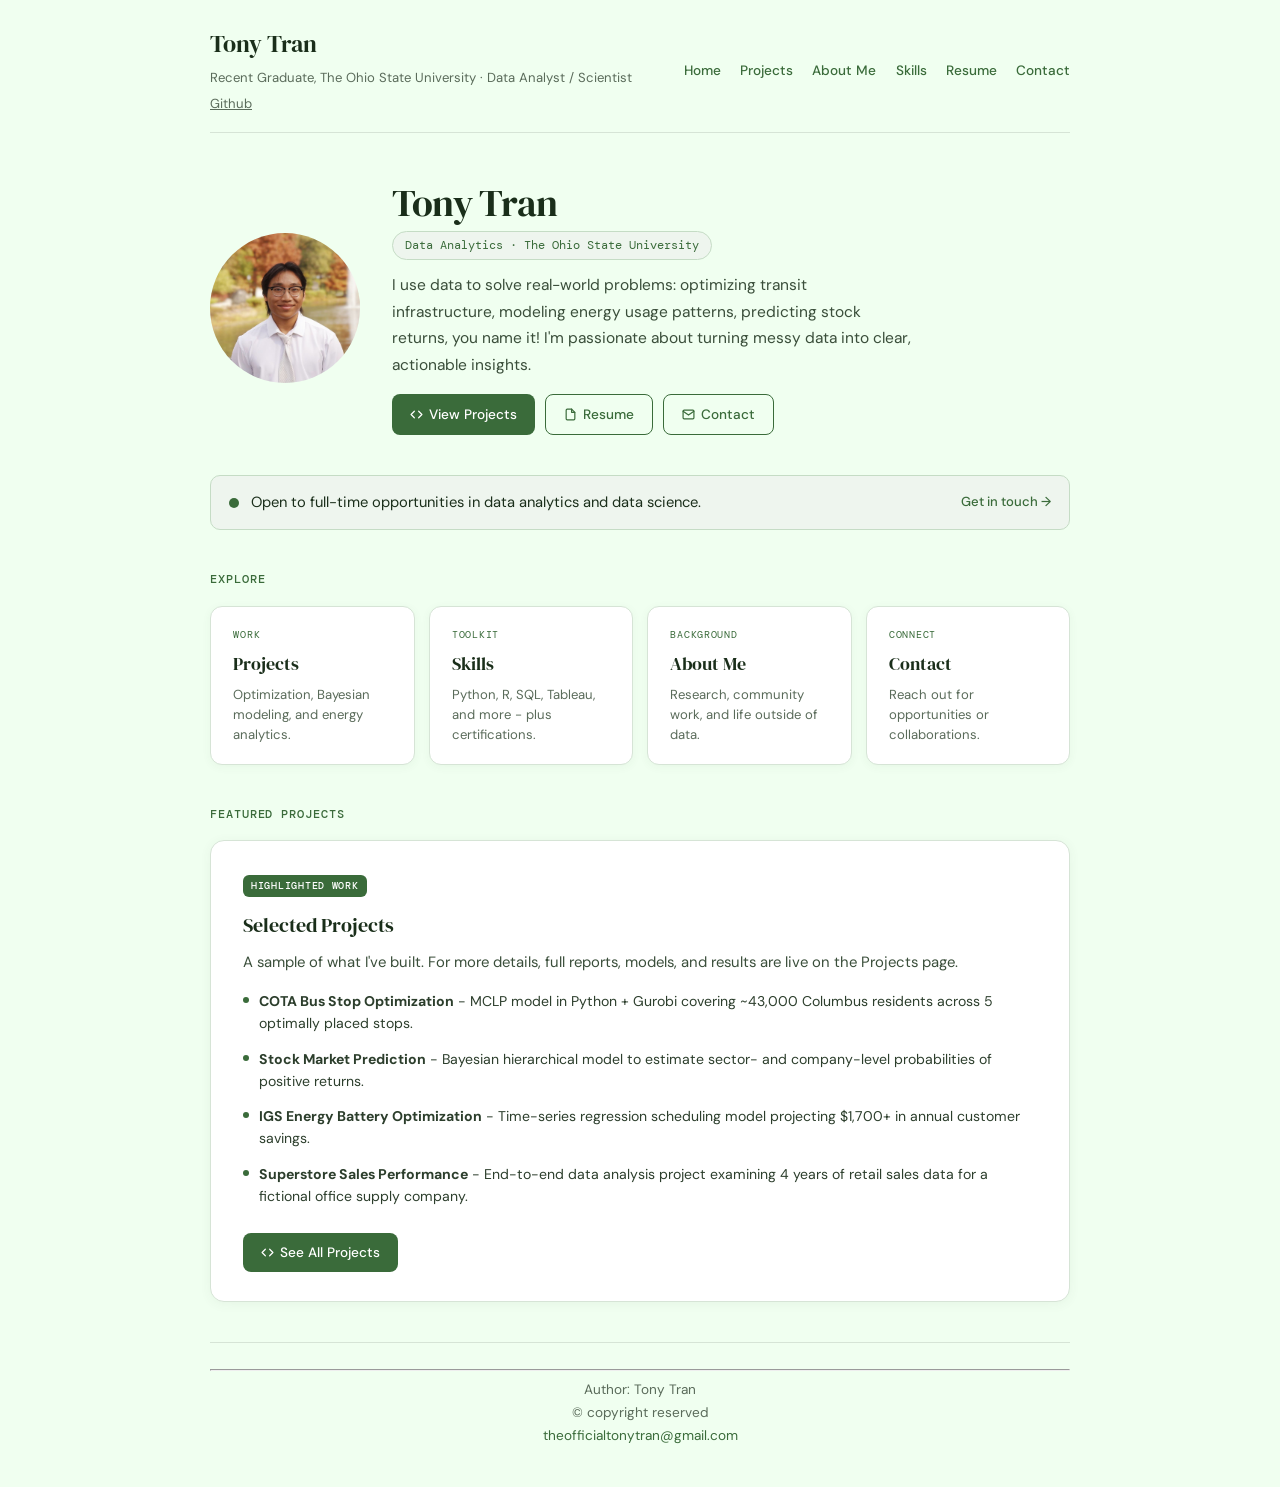
==== index.html @ 1ea230d4 "New Project added" ====
<!DOCTYPE html>
<html>
<head>
  <title>Tony Tran - Portfolio</title>
  <link rel="preconnect" href="https://fonts.googleapis.com">
  <link rel="preconnect" href="https://fonts.gstatic.com" crossorigin>
  <link href="https://fonts.googleapis.com/css2?family=DM+Serif+Display:ital@0;1&family=DM+Sans:wght@300;400;500;600&family=DM+Mono:wght@400;500&display=swap" rel="stylesheet">
  <link rel="stylesheet" href="style.css">
  <style>
    /* ── Top bar ── */
    .top-bar {
      display: flex;
      align-items: center;
      justify-content: space-between;
      padding-bottom: 1rem;
      border-bottom: 1px solid #d6e4d6;
    }
    .top-bar-name {
      font-family: 'DM Serif Display', Georgia, serif;
      font-size: 1.5rem;
      color: #1a2e1a;
      margin: 0;
      font-weight: 400;
    }
    .top-bar-sub {
      font-family: 'DM Sans', sans-serif;
      font-size: 0.82rem;
      color: #5a6b5a;
      margin: 2px 0 0;
    }
    .top-bar-nav {
      display: flex;
      gap: 1.2rem;
    }
    .top-bar-nav a {
      font-family: 'DM Sans', sans-serif;
      font-size: 0.85rem;
      color: #3a6b3a;
      text-decoration: none;
      font-weight: 500;
    }
    .top-bar-nav a:hover { text-decoration: underline; }

    /* ── Hero ── */
    .hero {
      display: flex;
      align-items: center;
      gap: 2rem;
      margin: 3rem 0 2.5rem;
    }
    .hero-headshot {
      width: 110px;
      height: 110px;
      border-radius: 50%;
      object-fit: cover;
      object-position: center;
      border: 3px solid #d6e4d6;
      flex-shrink: 0;
    }
    .hero-text h1 {
      font-family: 'DM Serif Display', Georgia, serif;
      font-size: 2.4rem;
      font-weight: 400;
      color: #1a2e1a;
      margin: 0 0 0.3rem;
      letter-spacing: -0.02em;
      line-height: 1.15;
    }
    .hero-text .hero-title {
      font-family: 'DM Mono', monospace;
      font-size: 0.78rem;
      color: #3a6b3a;
      background: #eef5ee;
      border: 1px solid #c5dcc5;
      border-radius: 20px;
      padding: 3px 12px;
      display: inline-block;
      margin-bottom: 0.75rem;
    }
    .hero-text p {
      font-family: 'DM Sans', sans-serif;
      font-size: 0.97rem;
      color: #3a4e3a;
      line-height: 1.7;
      margin: 0 0 1rem;
      max-width: 520px;
    }
    .hero-actions {
      display: flex;
      gap: 10px;
      flex-wrap: wrap;
    }
    .btn-primary {
      display: inline-flex;
      align-items: center;
      gap: 6px;
      padding: 8px 18px;
      background: #3a6b3a;
      color: #fff;
      border-radius: 8px;
      font-family: 'DM Sans', sans-serif;
      font-size: 0.85rem;
      font-weight: 500;
      text-decoration: none;
      transition: background 0.2s, transform 0.15s;
    }
    .btn-primary:hover { background: #2d5a2d; transform: translateY(-1px); }
    .btn-secondary {
      display: inline-flex;
      align-items: center;
      gap: 6px;
      padding: 8px 18px;
      background: transparent;
      color: #3a6b3a;
      border: 1px solid #3a6b3a;
      border-radius: 8px;
      font-family: 'DM Sans', sans-serif;
      font-size: 0.85rem;
      font-weight: 500;
      text-decoration: none;
      transition: background 0.2s, transform 0.15s;
    }
    .btn-secondary:hover { background: #eef5ee; transform: translateY(-1px); }

    /* ── Section heading ── */
    .section-heading {
      font-family: 'DM Mono', monospace;
      font-size: 0.72rem;
      font-weight: 500;
      text-transform: uppercase;
      letter-spacing: 0.08em;
      color: #3a6b3a;
      margin: 2.5rem 0 1rem;
    }

    /* ── Nav cards ── */
    .nav-cards {
      display: grid;
      grid-template-columns: repeat(auto-fit, minmax(180px, 1fr));
      gap: 14px;
      margin-bottom: 0.5rem;
    }
    .nav-card {
      background: #fff;
      border: 1px solid #d6e4d6;
      border-radius: 12px;
      padding: 1.2rem 1.4rem;
      text-decoration: none;
      box-shadow: 0 2px 10px rgba(60,90,60,0.05);
      transition: box-shadow 0.2s, transform 0.15s;
      display: block;
    }
    .nav-card:hover {
      box-shadow: 0 6px 22px rgba(60,90,60,0.12);
      transform: translateY(-2px);
    }
    .nav-card-label {
      font-family: 'DM Mono', monospace;
      font-size: 0.65rem;
      text-transform: uppercase;
      letter-spacing: 0.07em;
      color: #3a6b3a;
      margin-bottom: 6px;
    }
    .nav-card-title {
      font-family: 'DM Serif Display', Georgia, serif;
      font-size: 1.1rem;
      color: #1a2e1a;
      font-weight: 400;
      margin: 0 0 6px;
    }
    .nav-card-desc {
      font-family: 'DM Sans', sans-serif;
      font-size: 0.82rem;
      color: #5a6b5a;
      line-height: 1.5;
      margin: 0;
    }

    /* ── Featured project ── */
    .featured-card {
      background: #fff;
      border: 1px solid #d6e4d6;
      border-radius: 14px;
      padding: 1.8rem 2rem;
      margin: 1rem 0;
      box-shadow: 0 2px 12px rgba(60,90,60,0.06);
      transition: box-shadow 0.25s;
    }
    .featured-card:hover {
      box-shadow: 0 6px 28px rgba(60,90,60,0.12);
    }
    .featured-tag {
      font-family: 'DM Mono', monospace;
      font-size: 0.65rem;
      font-weight: 500;
      text-transform: uppercase;
      letter-spacing: 0.07em;
      color: #fff;
      background: #3a6b3a;
      border-radius: 6px;
      padding: 2px 8px;
      display: inline-block;
      margin-bottom: 0.7rem;
    }
    .featured-card h3 {
      font-family: 'DM Serif Display', Georgia, serif;
      font-size: 1.25rem;
      font-weight: 400;
      color: #1a2e1a;
      margin: 0 0 0.5rem;
    }
    .featured-card p {
      font-family: 'DM Sans', sans-serif;
      font-size: 0.93rem;
      color: #3a4e3a;
      line-height: 1.7;
      margin: 0 0 1rem;
    }
    .project-mini-list {
      list-style: none;
      padding: 0;
      margin: 0 0 1.2rem;
      display: flex;
      flex-direction: column;
      gap: 8px;
    }
    .project-mini-list li {
      display: flex;
      align-items: flex-start;
      gap: 10px;
      font-family: 'DM Sans', sans-serif;
      font-size: 0.88rem;
      color: #2c3e2c;
      line-height: 1.55;
    }
    .project-mini-list li::before {
      content: '';
      width: 6px;
      height: 6px;
      background: #3a6b3a;
      border-radius: 50%;
      flex-shrink: 0;
      margin-top: 6px;
    }

    /* ── Currently seeking ── */
    .seeking-banner {
      display: flex;
      align-items: center;
      gap: 12px;
      background: #eef5ee;
      border: 1px solid #c5dcc5;
      border-radius: 10px;
      padding: 14px 18px;
      font-family: 'DM Sans', sans-serif;
      font-size: 0.92rem;
      color: #1a2e1a;
      margin: 1rem 0 2.5rem;
    }
    .seeking-dot {
      width: 10px;
      height: 10px;
      background: #3a6b3a;
      border-radius: 50%;
      flex-shrink: 0;
      animation: pulse 2s infinite;
    }
    .seeking-banner a {
      color: #3a6b3a;
      font-weight: 500;
      text-decoration: none;
      margin-left: auto;
      font-size: 0.82rem;
      white-space: nowrap;
    }
    .seeking-banner a:hover { text-decoration: underline; }
    @keyframes pulse {
      0%, 100% { opacity: 1; transform: scale(1); }
      50% { opacity: 0.5; transform: scale(1.3); }
    }

    /* ── Footer ── */
    footer {
      text-align: center;
      margin-top: 2.5rem;
      padding-top: 1.2rem;
      border-top: 1px solid #d6e4d6;
      font-family: 'DM Sans', sans-serif;
      font-size: 0.85rem;
      color: #5a6b5a;
    }
    footer a {
      color: #3a6b3a;
      text-decoration: none;
    }
    footer a:hover { text-decoration: underline; }
  </style>
</head>

<body>

  <!-- Top bar -->
  <div class="top-bar">
    <div>
      <p class="top-bar-name">Tony Tran</p>
      <p class="top-bar-sub">Recent Graduate, The Ohio State University · Data Analyst / Scientist</p>
      <a href="https://github.com/theofficialtonytran" class="top-bar-sub"> Github </a>
    </div>
    <nav class="top-bar-nav">
      <a href="index.html">Home</a>
      <a href="projects.html">Projects</a>
      <a href="aboutme.html">About Me</a>
      <a href="skills.html">Skills</a>
      <a href="Tony Tran Resume - SP.26.pdf">Resume</a>
      <a href="contactme.html">Contact</a>
    </nav>
  </div>

  <!-- Hero -->
  <div class="hero">
    <img src="images/headshot.jpg" alt="Tony Tran" class="headshot">
    <div class="hero-text">
      <h1>Tony Tran</h1>
      <span class="hero-title">Data Analytics · The Ohio State University</span>
      <p>
        I use data to solve real-world problems: optimizing transit infrastructure, modeling energy usage patterns,
        predicting stock returns, you name it! I'm passionate about turning messy data into clear,
        actionable insights.
      </p>
      <div class="hero-actions">
        <a href="projects.html" class="btn-primary">
          <svg width="13" height="13" viewBox="0 0 24 24" fill="none" stroke="currentColor" stroke-width="2.2" stroke-linecap="round" stroke-linejoin="round"><polyline points="16 18 22 12 16 6"/><polyline points="8 6 2 12 8 18"/></svg>
          View Projects
        </a>
        <a href="Tony Tran Resume - SP.26.pdf" class="btn-secondary">
          <svg width="13" height="13" viewBox="0 0 24 24" fill="none" stroke="currentColor" stroke-width="2.2" stroke-linecap="round" stroke-linejoin="round"><path d="M14 2H6a2 2 0 0 0-2 2v16a2 2 0 0 0 2 2h12a2 2 0 0 0 2-2V8z"/><polyline points="14 2 14 8 20 8"/></svg>
          Resume
        </a>
        <a href="contactme.html" class="btn-secondary">
          <svg width="13" height="13" viewBox="0 0 24 24" fill="none" stroke="currentColor" stroke-width="2.2" stroke-linecap="round" stroke-linejoin="round"><path d="M4 4h16c1.1 0 2 .9 2 2v12c0 1.1-.9 2-2 2H4c-1.1 0-2-.9-2-2V6c0-1.1.9-2 2-2z"/><polyline points="22,6 12,13 2,6"/></svg>
          Contact
        </a>
      </div>
    </div>
  </div>

  <!-- Seeking banner -->
  <div class="seeking-banner">
    <span class="seeking-dot"></span>
    <span>Open to full-time opportunities in data analytics and data science.</span>
    <a href="contactme.html">Get in touch →</a>
  </div>

  <!-- Explore -->
  <div class="section-heading">Explore</div>
  <div class="nav-cards">
    <a href="projects.html" class="nav-card">
      <div class="nav-card-label">Work</div>
      <div class="nav-card-title">Projects</div>
      <p class="nav-card-desc">Optimization, Bayesian modeling, and energy analytics.</p>
    </a>
    <a href="skills.html" class="nav-card">
      <div class="nav-card-label">Toolkit</div>
      <div class="nav-card-title">Skills</div>
      <p class="nav-card-desc">Python, R, SQL, Tableau, and more - plus certifications.</p>
    </a>
    <a href="aboutme.html" class="nav-card">
      <div class="nav-card-label">Background</div>
      <div class="nav-card-title">About Me</div>
      <p class="nav-card-desc">Research, community work, and life outside of data.</p>
    </a>
    <a href="contactme.html" class="nav-card">
      <div class="nav-card-label">Connect</div>
      <div class="nav-card-title">Contact</div>
      <p class="nav-card-desc">Reach out for opportunities or collaborations.</p>
    </a>
  </div>

  <!-- Featured projects -->
  <div class="section-heading">Featured Projects</div>
  <div class="featured-card">
    <span class="featured-tag">Highlighted Work</span>
    <h3>Selected Projects</h3>
    <p>A sample of what I've built. For more details, full reports, models, and results are live on the Projects page.</p>
    <ul class="project-mini-list">
      <li>
        <span><strong>COTA Bus Stop Optimization</strong> - MCLP model in Python + Gurobi covering ~43,000 Columbus residents across 5 optimally placed stops.</span>
      </li>
      <li>
        <span><strong>Stock Market Prediction</strong> - Bayesian hierarchical model to estimate sector- and company-level probabilities of positive returns.</span>
      </li>
      <li>
        <span><strong>IGS Energy Battery Optimization</strong> -  Time-series regression scheduling model projecting $1,700+ in annual customer savings.</span>
      </li>
      <li>
        <span><strong>Superstore Sales Performance</strong> - End-to-end data analysis project examining 4 years of retail sales data for a fictional office supply company. </span>
      </li>
    </ul>
    <a href="projects.html" class="btn-primary">
      <svg width="13" height="13" viewBox="0 0 24 24" fill="none" stroke="currentColor" stroke-width="2.2" stroke-linecap="round" stroke-linejoin="round"><polyline points="16 18 22 12 16 6"/><polyline points="8 6 2 12 8 18"/></svg>
      See All Projects
    </a>
  </div>

  <footer>

    <hr>
    Author: Tony Tran
    <br>
    &copy; copyright reserved
    <br>
    <a href="mailto:theofficialtonytran@gmail.com">
      theofficialtonytran@gmail.com
    </a>

  </footer>

</body>

</html>
---- style.css ----
/* === Layout === */
body {
    background-color: honeydew;
    font-family: sans-serif, verdana, arial;
    max-width: 860px;
    margin: 0 auto;
    padding: 24px 20px 40px;
    line-height: 1.7;
}

/* === Header === */
h1 {
    font-size: 2rem;
    margin-bottom: 4px;
}

/* === Section headings === */
h2 {
    text-align: left;
    margin-top: 2rem;
    margin-bottom: 0.5rem;
    font-size: 1.2rem;
    border-bottom: 1px solid #ccc;
    padding-bottom: 4px;
}

/* === Body text === */
p {
    margin-bottom: 1rem;
}

/* === Images === */
.poster {
    width: 100%;
    height: auto;
    display: block;
    margin: 1rem 0;
    border: 1px solid #ccc;
    border-radius: 6px;
}

img:not(.headshot):not(.poster) {
    max-width: 100%;
    height: auto;
    display: block;
    margin: 1rem 0;
    border-radius: 6px;
}

/* === Skills list === */
ul {
    padding-left: 1.25rem;
    margin-bottom: 1rem;
}

ul li {
    margin-bottom: 6px;
}

/* === Skills grid === */
.skills-grid {
    display: grid;
    grid-template-columns: repeat(auto-fit, minmax(200px, 1fr));
    gap: 16px;
    margin: 1.5rem 0;
}

.skill-card {
    background-color: #f0f4f0;
    border: 1px solid #ccc;
    border-radius: 8px;
    padding: 16px 18px;
}

.skill-card h4 {
    margin: 0 0 10px;
    font-size: 0.9rem;
    text-transform: uppercase;
    letter-spacing: 0.04em;
    color: #555;
}

.skill-card ul {
    margin: 0;
    padding-left: 1.1rem;
}

.skill-card ul li {
    font-size: 0.95rem;
    margin-bottom: 4px;
}

/* === Certification cards === */
.cert-card {
    background-color: #f0f4f0;
    border: 1px solid #ccc;
    border-radius: 8px;
    padding: 14px 18px;
    margin-bottom: 10px;
    max-width: 500px;
}

.cert-card p {
    margin: 0;
}

.cert-detail {
    font-size: 0.875rem;
    color: #666;
}

/* === Certification image === */
.cert-img {
    width: 100%;
    max-width: 600px;
    height: auto;
    display: block;
    margin: 1rem 0;
    border-radius: 6px;
    border: 1px solid #ccc;
}

.badge-row {
    display: flex;
    flex-wrap: wrap;
    gap: 16px;
    margin: 1rem 0;
}

/* === Header component (for future use) === */
.header-content {
    display: flex;
    flex-direction: column;
    align-items: center;
    gap: 10px;
}

header {
    text-align: center;
}

.headshot {
    width: 150px;
    height: 150px;
    border-radius: 50%;
    object-fit: cover;
    object-position: center;
}

/* === Buttons === */
button {
    background-color: aliceblue;
    color: gray;
}

.image-grid {
  display: grid;
  grid-template-columns: repeat(2, 1fr);
  column-gap: 10px;
  row-gap: 5px;
}

.image-grid img {
  width: 100%;
  height: 200px;
  object-fit: cover;
}

/* === Footer === */
footer {
    text-align: center;
    margin-top: 2rem;
    font-size: 0.9rem;
    color: #555;
}
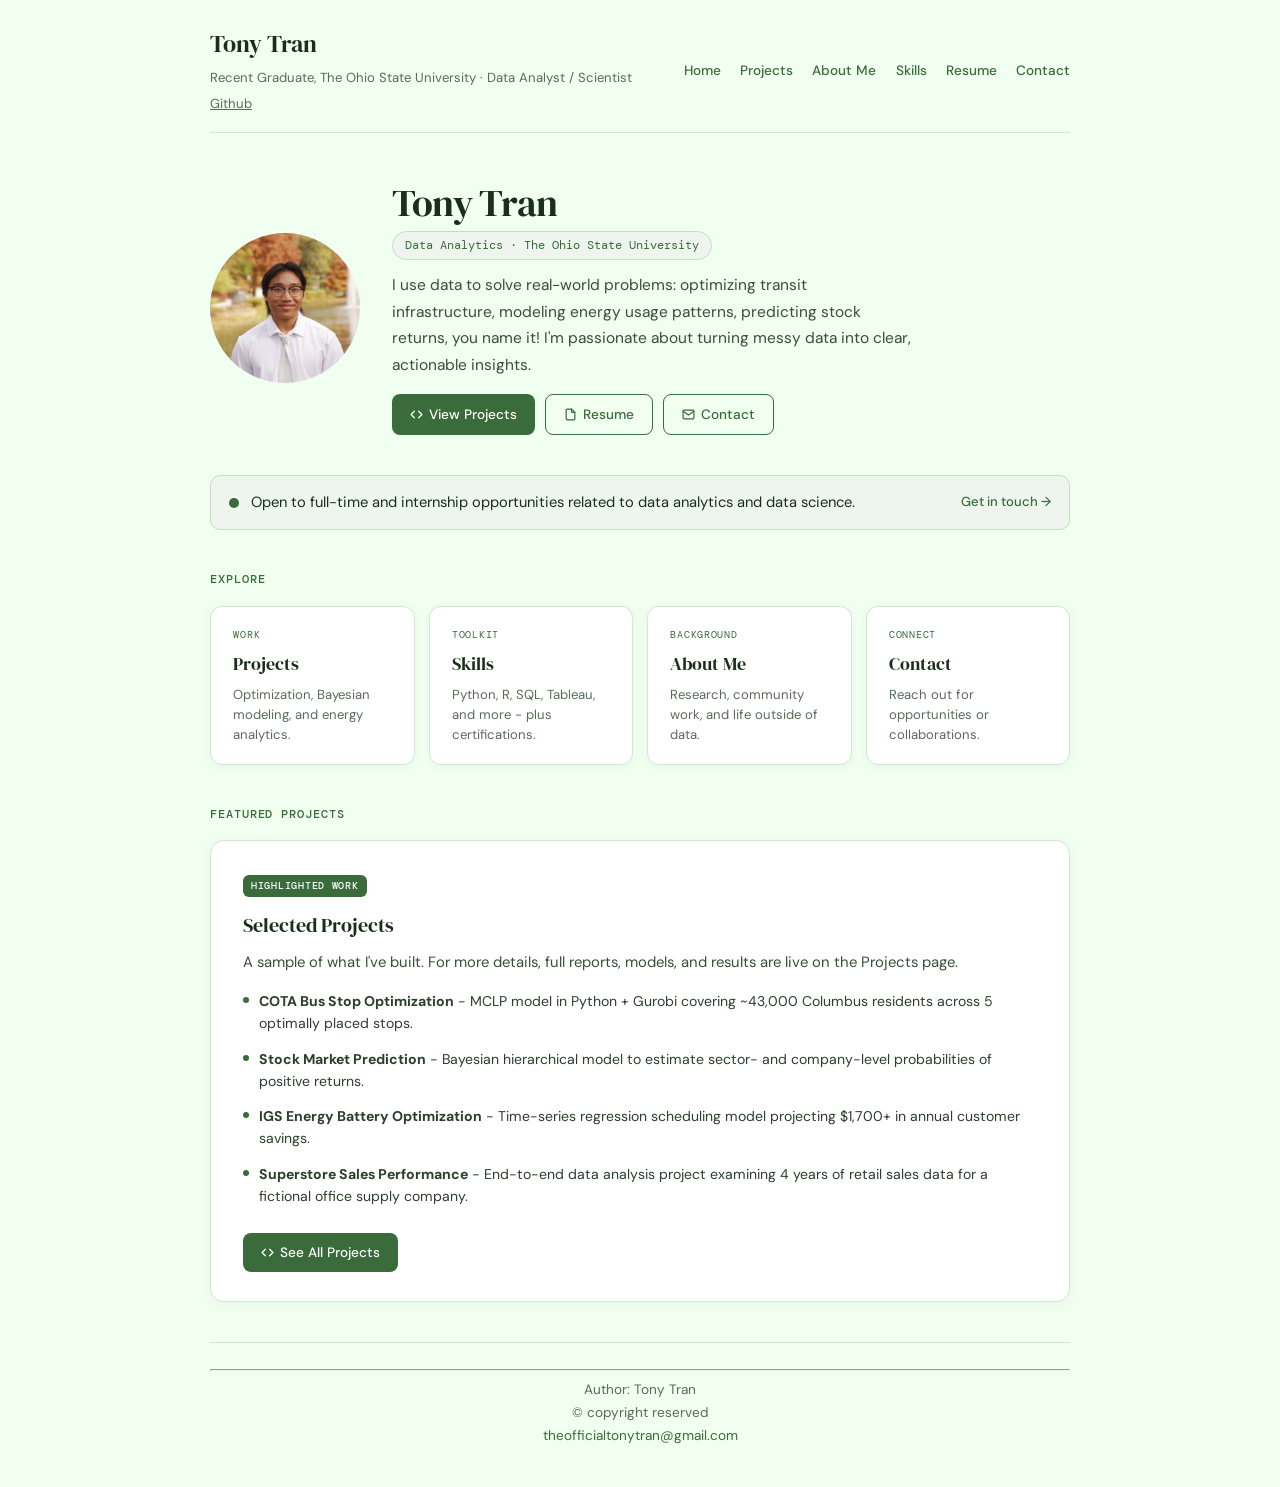
==== commit aaa45771: "fixes" ====
--- a/index.html
+++ b/index.html
@@ -348,7 +348,7 @@
   <!-- Seeking banner -->
   <div class="seeking-banner">
     <span class="seeking-dot"></span>
-    <span>Open to full-time opportunities in data analytics and data science.</span>
+    <span>Open to full-time and internship opportunities related to data analytics and data science.</span>
     <a href="contactme.html">Get in touch →</a>
   </div>
 
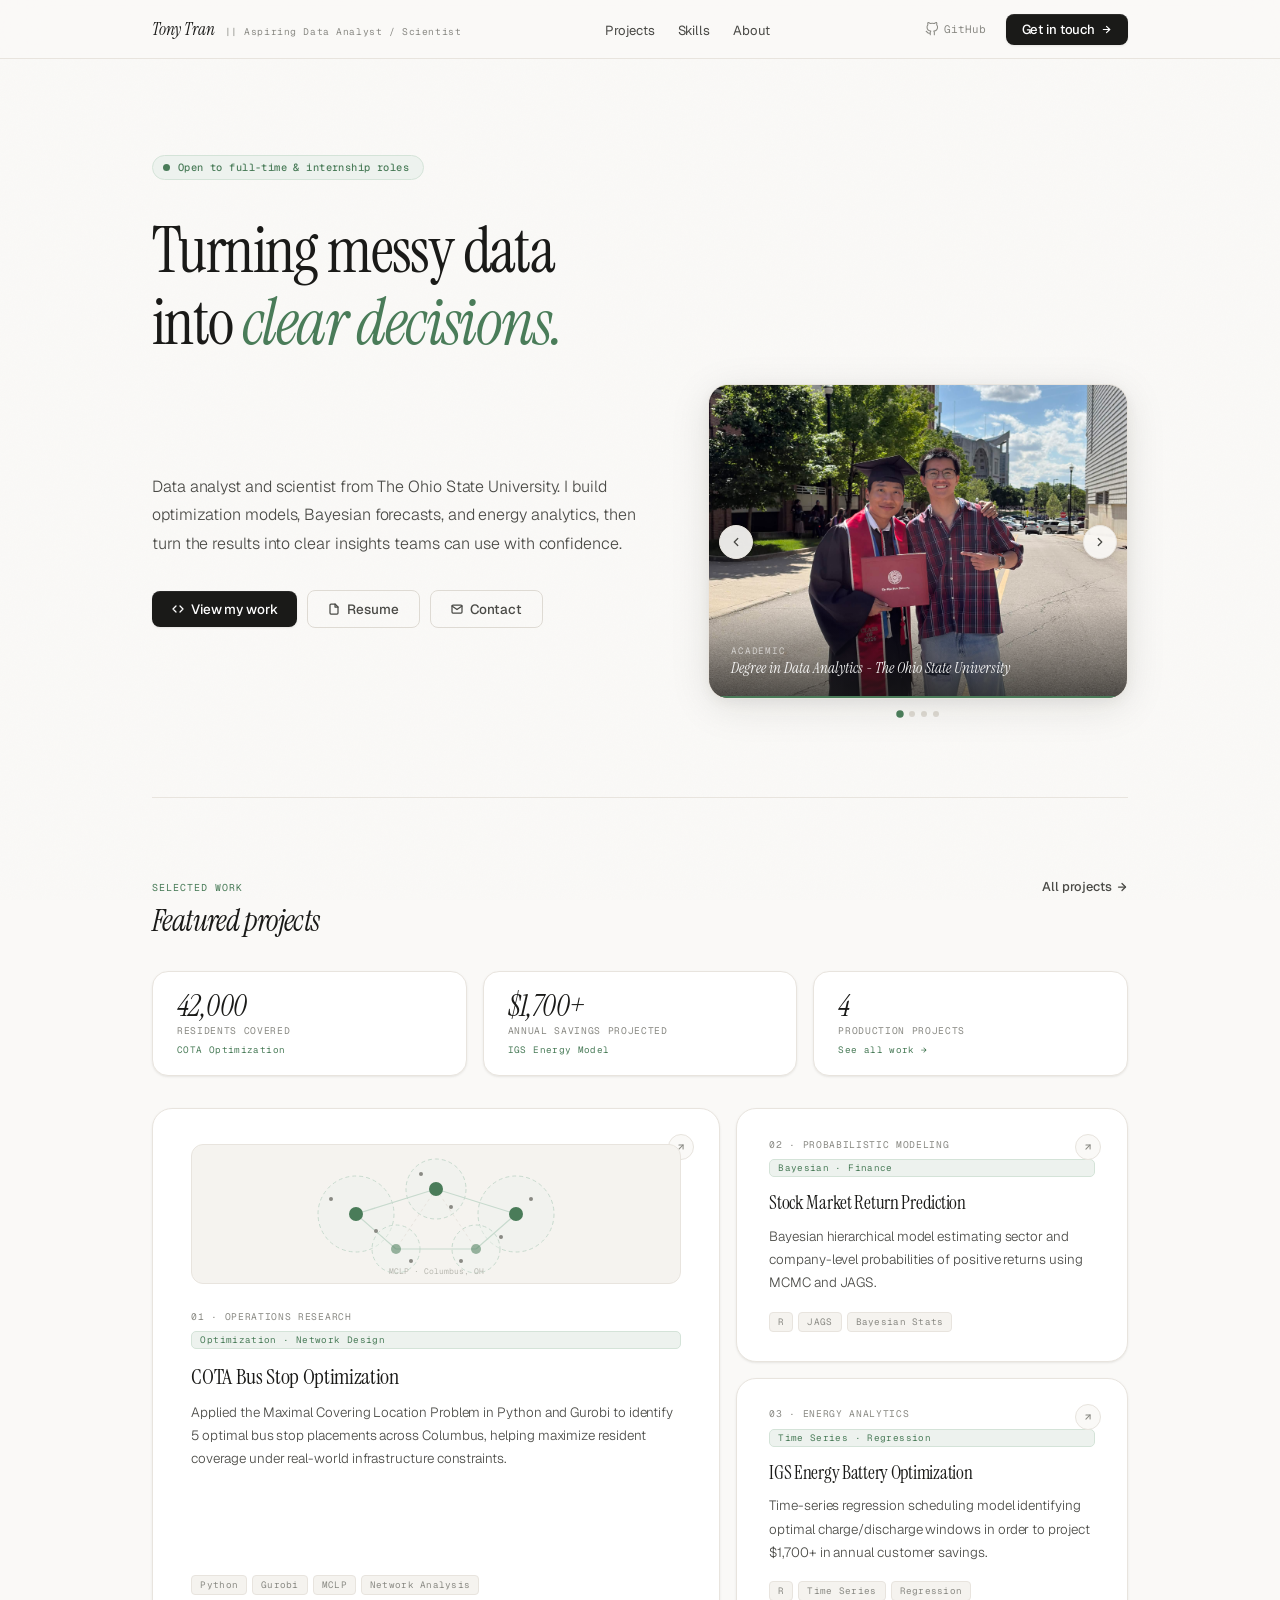
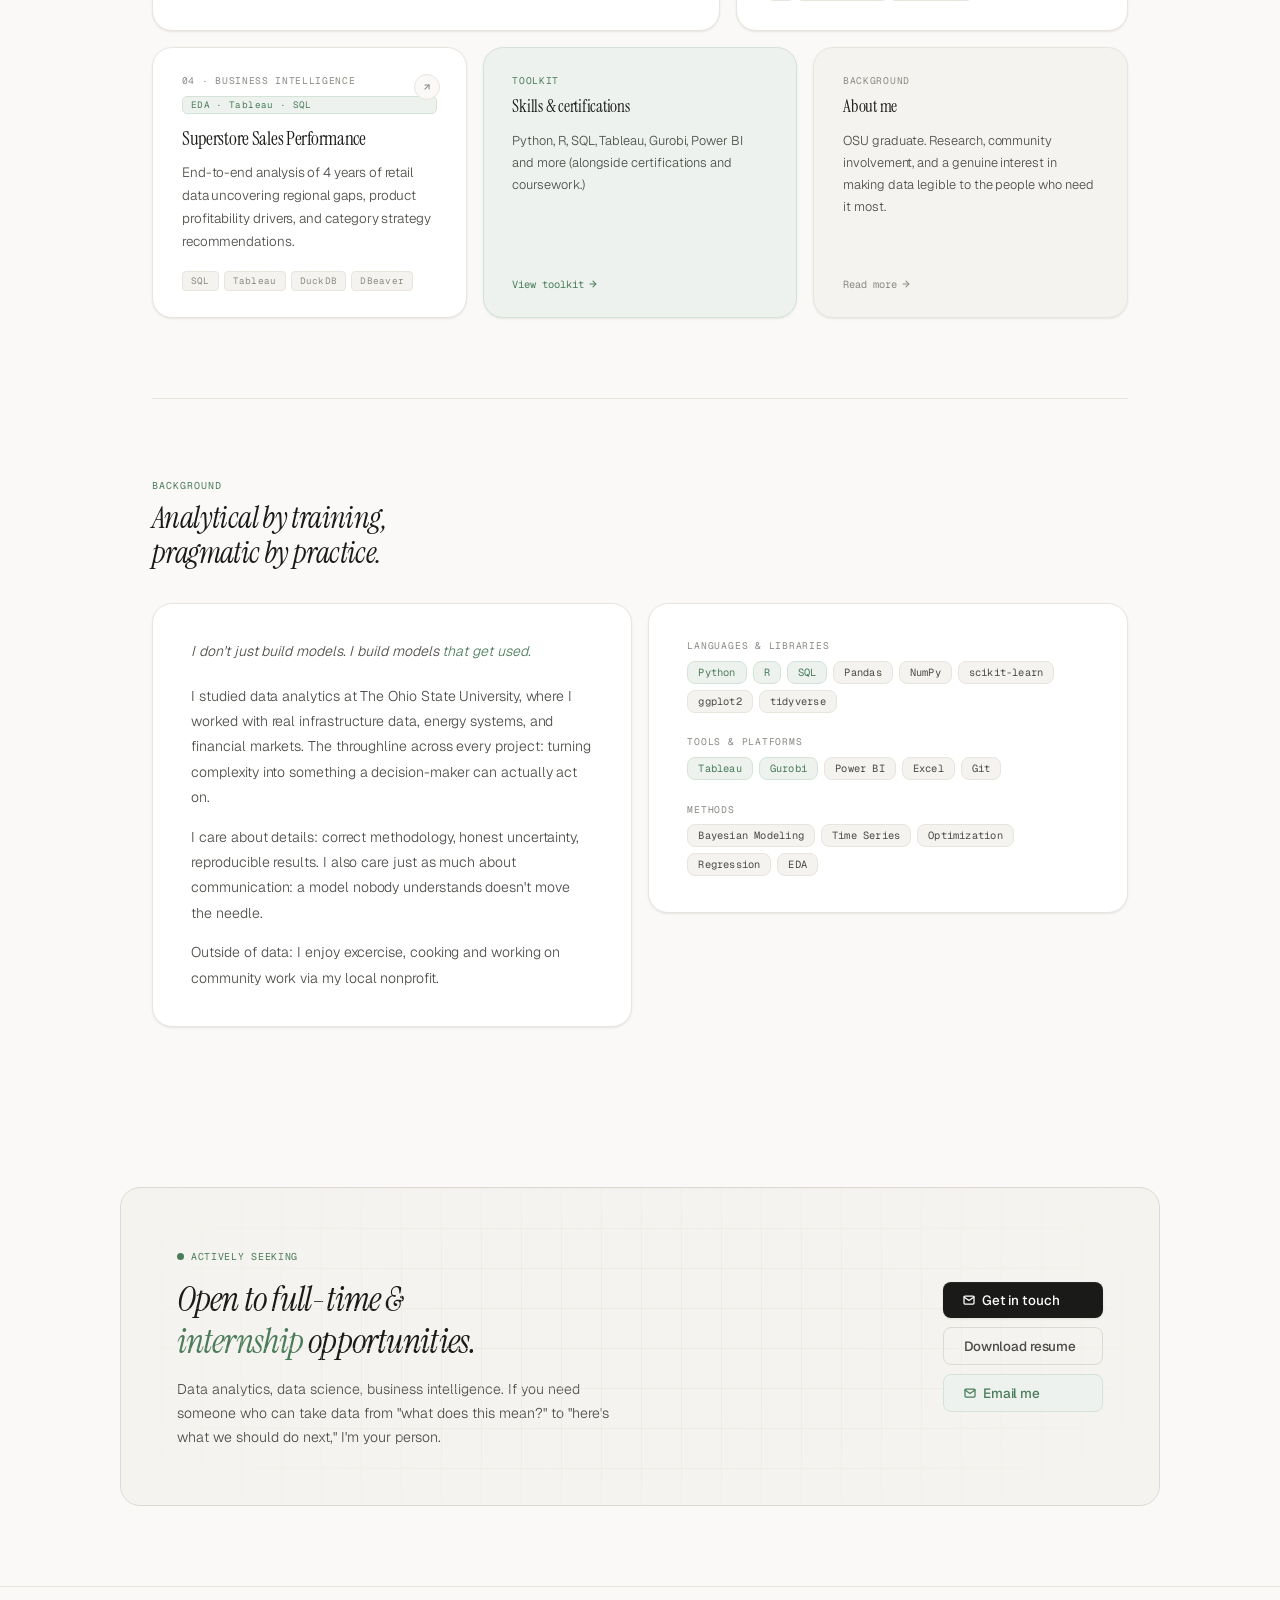
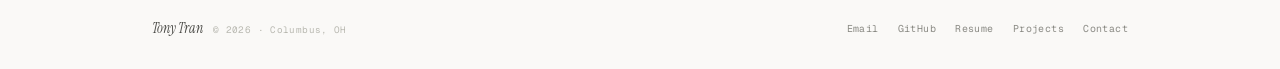
==== commit cbf01d5e: "Formatting changes" ====
--- a/index.html
+++ b/index.html
@@ -1,421 +1,1622 @@
 <!DOCTYPE html>
-<html>
+<html lang="en">
 <head>
-  <title>Tony Tran - Portfolio</title>
+  <meta charset="UTF-8">
+  <meta name="viewport" content="width=device-width, initial-scale=1.0">
+  <title>Tony Tran || Data Analyst & Scientist</title>
   <link rel="preconnect" href="https://fonts.googleapis.com">
   <link rel="preconnect" href="https://fonts.gstatic.com" crossorigin>
-  <link href="https://fonts.googleapis.com/css2?family=DM+Serif+Display:ital@0;1&family=DM+Sans:wght@300;400;500;600&family=DM+Mono:wght@400;500&display=swap" rel="stylesheet">
-  <link rel="stylesheet" href="style.css">
+  <link href="https://fonts.googleapis.com/css2?family=Instrument+Serif:ital@0;1&family=Geist:wght@300;400;500;600&family=Geist+Mono:wght@300;400;500&display=swap" rel="stylesheet">
+
   <style>
-    /* ── Top bar ── */
-    .top-bar {
+    /* ═══════════════════════════════════════
+       TOKENS
+    ═══════════════════════════════════════ */
+    :root {
+      --paper:       #faf9f7;
+      --paper-2:     #f5f3ef;
+      --paper-3:     #ede9e3;
+      --ink:         #1a1a18;
+      --ink-2:       #4a4a46;
+      --ink-3:       #8a8a84;
+      --ink-4:       #b8b8b0;
+      --sage:        #4a7c59;
+      --sage-light:  #edf2ee;
+      --sage-mid:    #c8dace;
+      --sage-border: #d4e3d8;
+      --border:      #e8e4de;
+      --border-2:    #dedad3;
+      --shadow-xs:   0 1px 3px rgba(26,26,24,0.06), 0 1px 2px rgba(26,26,24,0.04);
+      --shadow-sm:   0 2px 8px rgba(26,26,24,0.07), 0 1px 3px rgba(26,26,24,0.05);
+      --shadow-md:   0 4px 20px rgba(26,26,24,0.08), 0 2px 8px rgba(26,26,24,0.05);
+      --shadow-lg:   0 8px 40px rgba(26,26,24,0.10), 0 4px 16px rgba(26,26,24,0.06);
+      --serif:       'Instrument Serif', Georgia, serif;
+      --sans:        'Geist', system-ui, sans-serif;
+      --mono:        'Geist Mono', 'Fira Code', monospace;
+      --r-sm:        8px;
+      --r-md:        12px;
+      --r-lg:        16px;
+      --r-xl:        20px;
+      --ease:        cubic-bezier(0.16, 1, 0.3, 1);
+    }
+
+    /* ═══════════════════════════════════════
+       RESET
+    ═══════════════════════════════════════ */
+    *, *::before, *::after { box-sizing: border-box; margin: 0; padding: 0; }
+    html { scroll-behavior: smooth; font-size: 16px; }
+
+    body {
+      background: var(--paper);
+      color: var(--ink);
+      font-family: var(--sans);
+      -webkit-font-smoothing: antialiased;
+      -moz-osx-font-smoothing: grayscale;
+      overflow-x: hidden;
+    }
+
+    /* ═══════════════════════════════════════
+       SUBTLE PAPER TEXTURE
+    ═══════════════════════════════════════ */
+    body::before {
+      content: '';
+      position: fixed;
+      inset: 0;
+      background-image: url("data:image/svg+xml,%3Csvg xmlns='http://www.w3.org/2000/svg' width='300' height='300'%3E%3Cfilter id='n'%3E%3CfeTurbulence type='fractalNoise' baseFrequency='0.75' numOctaves='4' stitchTiles='stitch'/%3E%3C/filter%3E%3Crect width='300' height='300' filter='url(%23n)' opacity='1'/%3E%3C/svg%3E");
+      opacity: 0.022;
+      pointer-events: none;
+      z-index: 0;
+    }
+
+    /* ═══════════════════════════════════════
+       LAYOUT
+    ═══════════════════════════════════════ */
+    .wrap {
+      max-width: 1040px;
+      margin: 0 auto;
+      padding: 0 2rem;
+      position: relative;
+      z-index: 1;
+    }
+
+    /* ═══════════════════════════════════════
+       NAVIGATION
+    ═══════════════════════════════════════ */
+    .nav {
+      position: sticky;
+      top: 0;
+      z-index: 200;
+      background: rgba(250, 249, 247, 0.88);
+      backdrop-filter: blur(20px) saturate(1.3);
+      -webkit-backdrop-filter: blur(20px) saturate(1.3);
+      border-bottom: 1px solid var(--border);
+    }
+    .nav-inner {
       display: flex;
       align-items: center;
       justify-content: space-between;
-      padding-bottom: 1rem;
-      border-bottom: 1px solid #d6e4d6;
-    }
-    .top-bar-name {
-      font-family: 'DM Serif Display', Georgia, serif;
-      font-size: 1.5rem;
-      color: #1a2e1a;
-      margin: 0;
+      height: 58px;
+      gap: 2rem;
+    }
+    .nav-brand {
+      display: flex;
+      align-items: baseline;
+      gap: 10px;
+      text-decoration: none;
+      flex-shrink: 0;
+    }
+    .nav-brand-name {
+      font-family: var(--serif);
+      font-size: 1.05rem;
+      color: var(--ink);
+      font-style: italic;
+      letter-spacing: -0.01em;
+    }
+    .nav-brand-role {
+      font-family: var(--mono);
+      font-size: 0.6rem;
+      color: var(--ink-3);
+      letter-spacing: 0.06em;
       font-weight: 400;
     }
-    .top-bar-sub {
-      font-family: 'DM Sans', sans-serif;
+    .nav-links {
+      display: flex;
+      align-items: center;
+      gap: 0.2rem;
+      list-style: none;
+    }
+    .nav-links a {
+      font-family: var(--sans);
       font-size: 0.82rem;
-      color: #5a6b5a;
-      margin: 2px 0 0;
-    }
-    .top-bar-nav {
-      display: flex;
-      gap: 1.2rem;
-    }
-    .top-bar-nav a {
-      font-family: 'DM Sans', sans-serif;
-      font-size: 0.85rem;
-      color: #3a6b3a;
+      font-weight: 400;
+      color: var(--ink-2);
       text-decoration: none;
-      font-weight: 500;
-    }
-    .top-bar-nav a:hover { text-decoration: underline; }
-
-    /* ── Hero ── */
-    .hero {
+      padding: 5px 10px;
+      border-radius: var(--r-sm);
+      transition: background 0.18s, color 0.18s;
+      letter-spacing: -0.01em;
+    }
+    .nav-links a:hover {
+      background: var(--paper-2);
+      color: var(--ink);
+    }
+    .nav-right {
       display: flex;
       align-items: center;
-      gap: 2rem;
-      margin: 3rem 0 2.5rem;
-    }
-    .hero-headshot {
-      width: 110px;
-      height: 110px;
-      border-radius: 50%;
-      object-fit: cover;
-      object-position: center;
-      border: 3px solid #d6e4d6;
+      gap: 10px;
       flex-shrink: 0;
     }
-    .hero-text h1 {
-      font-family: 'DM Serif Display', Georgia, serif;
-      font-size: 2.4rem;
-      font-weight: 400;
-      color: #1a2e1a;
-      margin: 0 0 0.3rem;
-      letter-spacing: -0.02em;
-      line-height: 1.15;
-    }
-    .hero-text .hero-title {
-      font-family: 'DM Mono', monospace;
-      font-size: 0.78rem;
-      color: #3a6b3a;
-      background: #eef5ee;
-      border: 1px solid #c5dcc5;
-      border-radius: 20px;
-      padding: 3px 12px;
-      display: inline-block;
-      margin-bottom: 0.75rem;
-    }
-    .hero-text p {
-      font-family: 'DM Sans', sans-serif;
-      font-size: 0.97rem;
-      color: #3a4e3a;
-      line-height: 1.7;
-      margin: 0 0 1rem;
-      max-width: 520px;
-    }
-    .hero-actions {
-      display: flex;
-      gap: 10px;
-      flex-wrap: wrap;
-    }
-    .btn-primary {
+    .nav-gh {
+      display: flex;
+      align-items: center;
+      gap: 5px;
+      font-family: var(--mono);
+      font-size: 0.68rem;
+      color: var(--ink-3);
+      text-decoration: none;
+      padding: 5px 10px;
+      border-radius: var(--r-sm);
+      transition: background 0.18s, color 0.18s;
+    }
+    .nav-gh:hover { background: var(--paper-2); color: var(--ink); }
+    .nav-btn {
       display: inline-flex;
       align-items: center;
       gap: 6px;
-      padding: 8px 18px;
-      background: #3a6b3a;
+      font-family: var(--sans);
+      font-size: 0.82rem;
+      font-weight: 500;
       color: #fff;
-      border-radius: 8px;
-      font-family: 'DM Sans', sans-serif;
-      font-size: 0.85rem;
-      font-weight: 500;
+      background: var(--ink);
       text-decoration: none;
-      transition: background 0.2s, transform 0.15s;
-    }
-    .btn-primary:hover { background: #2d5a2d; transform: translateY(-1px); }
-    .btn-secondary {
+      padding: 7px 16px;
+      border-radius: var(--r-sm);
+      letter-spacing: -0.01em;
+      transition: background 0.18s, transform 0.18s var(--ease), box-shadow 0.18s;
+      box-shadow: var(--shadow-xs), inset 0 1px 0 rgba(255,255,255,0.08);
+    }
+    .nav-btn:hover {
+      background: #2a2a28;
+      transform: translateY(-1px);
+      box-shadow: var(--shadow-sm), inset 0 1px 0 rgba(255,255,255,0.08);
+    }
+
+    /* ═══════════════════════════════════════
+       HERO
+    ═══════════════════════════════════════ */
+    .hero {
+      padding: 6rem 0 5rem;
+      border-bottom: 1px solid var(--border);
+    }
+    .hero-status {
       display: inline-flex;
       align-items: center;
+      gap: 8px;
+      background: var(--sage-light);
+      border: 1px solid var(--sage-border);
+      border-radius: 999px;
+      padding: 5px 14px 5px 10px;
+      margin-bottom: 2.2rem;
+      opacity: 0;
+      animation: fadeUp 0.7s var(--ease) 0.05s forwards;
+    }
+    .hero-status-dot {
+      width: 7px; height: 7px;
+      background: var(--sage);
+      border-radius: 50%;
+      animation: statusPulse 2.4s ease-in-out infinite;
+    }
+    @keyframes statusPulse {
+      0%, 100% { opacity: 1; }
+      50%       { opacity: 0.35; }
+    }
+    .hero-status-text {
+      font-family: var(--mono);
+      font-size: 0.65rem;
+      color: var(--sage);
+      letter-spacing: 0.04em;
+      font-weight: 500;
+    }
+
+    .hero-heading {
+      font-family: var(--serif);
+      font-size: clamp(2.6rem, 5.2vw, 4rem);
+      font-weight: 400;
+      line-height: 1.12;
+      letter-spacing: -0.025em;
+      color: var(--ink);
+      margin-bottom: 1.6rem;
+      max-width: 700px;
+      opacity: 0;
+      animation: fadeUp 0.8s var(--ease) 0.12s forwards;
+    }
+    .hero-heading em {
+      font-style: italic;
+      color: var(--sage);
+    }
+
+    /* Hero body: text left, slideshow right */
+    .hero-body {
+      display: grid;
+      grid-template-columns: 1fr 420px;
+      gap: 4rem;
+      align-items: center;
+    }
+
+    .hero-desc {
+      font-family: var(--sans);
+      font-size: 1rem;
+      font-weight: 300;
+      line-height: 1.78;
+      color: var(--ink-2);
+      max-width: 500px;
+      margin-bottom: 2rem;
+      letter-spacing: -0.005em;
+      opacity: 0;
+      animation: fadeUp 0.8s var(--ease) 0.22s forwards;
+    }
+
+    .hero-actions {
+      display: flex;
+      align-items: center;
+      gap: 10px;
+      flex-wrap: wrap;
+      opacity: 0;
+      animation: fadeUp 0.8s var(--ease) 0.32s forwards;
+    }
+
+    /* ─── buttons ─── */
+    .btn {
+      display: inline-flex;
+      align-items: center;
+      gap: 7px;
+      font-family: var(--sans);
+      font-size: 0.84rem;
+      font-weight: 500;
+      letter-spacing: -0.01em;
+      text-decoration: none;
+      padding: 9px 20px;
+      border-radius: var(--r-sm);
+      transition: all 0.2s var(--ease);
+      cursor: pointer;
+      border: none;
+      outline: none;
+    }
+    .btn:focus-visible {
+      outline: 2px solid var(--sage);
+      outline-offset: 2px;
+    }
+    .btn-dark {
+      background: var(--ink);
+      color: #fff;
+      box-shadow: var(--shadow-xs), inset 0 1px 0 rgba(255,255,255,0.06);
+    }
+    .btn-dark:hover {
+      background: #2a2a28;
+      transform: translateY(-1px);
+      box-shadow: var(--shadow-md);
+    }
+    .btn-ghost {
+      background: transparent;
+      color: var(--ink-2);
+      border: 1px solid var(--border-2);
+    }
+    .btn-ghost:hover {
+      background: var(--paper-2);
+      border-color: var(--border);
+      color: var(--ink);
+      transform: translateY(-1px);
+      box-shadow: var(--shadow-xs);
+    }
+    .btn-sage {
+      background: var(--sage-light);
+      color: var(--sage);
+      border: 1px solid var(--sage-border);
+    }
+    .btn-sage:hover {
+      background: var(--sage-mid);
+      transform: translateY(-1px);
+    }
+
+    @keyframes fadeUp {
+      from { opacity: 0; transform: translateY(20px); }
+      to   { opacity: 1; transform: translateY(0); }
+    }
+    @keyframes fadeIn {
+      from { opacity: 0; }
+      to   { opacity: 1; }
+    }
+
+    /* ═══════════════════════════════════════
+       PHOTO SLIDESHOW
+    ═══════════════════════════════════════ */
+    .slideshow-wrap {
+      opacity: 0;
+      animation: fadeUp 0.9s var(--ease) 0.42s forwards;
+      position: relative;
+      user-select: none;
+    }
+
+    .slideshow {
+      position: relative;
+      border-radius: var(--r-xl);
+      overflow: hidden;
+      background: var(--paper-3);
+      border: 1px solid var(--border);
+      box-shadow: var(--shadow-lg);
+      width: 100%;
+      max-width: 650px;
+      aspect-ratio: 4 / 3;
+    }
+
+    /* Individual slides */
+    .slide {
+      position: absolute;
+      inset: 0;
+      opacity: 0;
+      transition: opacity 0.7s ease;
+      pointer-events: none;
+    }
+    .slide.active {
+      opacity: 1;
+      pointer-events: auto;
+    }
+
+    /* Actual photo */
+    .slide img {
+      width: 100%;
+      height: 100%;
+      object-fit: cover;
+      object-position: center top;
+      display: block;
+    }
+
+    #slide-0 img {
+    object-position: center 55%;
+    }
+
+    #slide-2 img {
+    object-fit: cover;
+
+    }
+
+    /* Caption overlay at bottom */
+    .slide-caption {
+      position: absolute;
+      bottom: 0; left: 0; right: 0;
+      padding: 2.5rem 1.4rem 1.2rem;
+      background: linear-gradient(to top, rgba(26,26,24,0.72) 0%, transparent 100%);
+      display: flex;
+      flex-direction: column;
+      gap: 2px;
+    }
+    .slide-caption-label {
+      font-family: var(--mono);
+      font-size: 0.58rem;
+      color: rgba(255,255,255,0.6);
+      letter-spacing: 0.08em;
+      text-transform: uppercase;
+    }
+    .slide-caption-text {
+      font-family: var(--serif);
+      font-size: 0.92rem;
+      font-style: italic;
+      color: rgba(255,255,255,0.92);
+      line-height: 1.35;
+    }
+
+    /* Placeholder shown when image path isn't resolved yet */
+    .slide-placeholder {
+      width: 100%;
+      height: 100%;
+      display: flex;
+      flex-direction: column;
+      align-items: center;
+      justify-content: center;
+      gap: 12px;
+      background: var(--paper-2);
+    }
+    .slide-placeholder-icon {
+      width: 52px; height: 52px;
+      border-radius: 50%;
+      background: var(--paper-3);
+      border: 1px solid var(--border-2);
+      display: flex; align-items: center; justify-content: center;
+      color: var(--ink-4);
+    }
+    .slide-placeholder-label {
+      font-family: var(--mono);
+      font-size: 0.65rem;
+      color: var(--ink-4);
+      letter-spacing: 0.06em;
+      text-align: center;
+      padding: 0 1.5rem;
+    }
+
+    /* Prev / Next arrows */
+    .slide-arrow {
+      position: absolute;
+      top: 50%; transform: translateY(-50%);
+      z-index: 10;
+      width: 34px; height: 34px;
+      border-radius: 50%;
+      background: rgba(250,249,247,0.92);
+      border: 1px solid var(--border);
+      box-shadow: var(--shadow-sm);
+      display: flex; align-items: center; justify-content: center;
+      color: var(--ink-2);
+      cursor: pointer;
+      transition: background 0.18s, color 0.18s, transform 0.18s var(--ease), box-shadow 0.18s;
+      outline: none;
+    }
+    .slide-arrow:hover {
+      background: #fff;
+      color: var(--ink);
+      box-shadow: var(--shadow-md);
+    }
+    .slide-arrow:focus-visible {
+      outline: 2px solid var(--sage);
+      outline-offset: 2px;
+    }
+    .slide-arrow-prev { left: 10px; }
+    .slide-arrow-next { right: 10px; }
+
+    /* Dot indicators */
+    .slide-dots {
+      display: flex;
+      justify-content: center;
       gap: 6px;
-      padding: 8px 18px;
-      background: transparent;
-      color: #3a6b3a;
-      border: 1px solid #3a6b3a;
-      border-radius: 8px;
-      font-family: 'DM Sans', sans-serif;
-      font-size: 0.85rem;
+      margin-top: 12px;
+    }
+    .slide-dot {
+      width: 6px; height: 6px;
+      border-radius: 50%;
+      background: var(--border-2);
+      border: none;
+      cursor: pointer;
+      padding: 0;
+      transition: background 0.2s, transform 0.2s var(--ease);
+      outline: none;
+    }
+    .slide-dot.active {
+      background: var(--sage);
+      transform: scale(1.25);
+    }
+    .slide-dot:focus-visible {
+      outline: 2px solid var(--sage);
+      outline-offset: 2px;
+    }
+
+    /* Progress bar */
+    .slide-progress {
+      position: absolute;
+      bottom: 0; left: 0;
+      height: 2px;
+      background: var(--sage);
+      width: 0%;
+      transition: width linear;
+      z-index: 5;
+      border-radius: 0 2px 2px 0;
+    }
+
+    /* ═══════════════════════════════════════
+       SECTION SYSTEM
+    ═══════════════════════════════════════ */
+    section {
+      padding: 5rem 0;
+      border-bottom: 1px solid var(--border);
+    }
+    section:last-of-type { border-bottom: none; }
+
+    .section-header {
+      display: flex;
+      align-items: baseline;
+      justify-content: space-between;
+      margin-bottom: 2rem;
+      gap: 1rem;
+    }
+    .section-kicker {
+      font-family: var(--mono);
+      font-size: 0.62rem;
+      color: var(--sage);
+      letter-spacing: 0.1em;
+      text-transform: uppercase;
+      margin-bottom: 0.6rem;
+    }
+    .section-title {
+      font-family: var(--serif);
+      font-size: 1.9rem;
+      font-weight: 400;
+      font-style: italic;
+      color: var(--ink);
+      letter-spacing: -0.02em;
+      line-height: 1.15;
+    }
+    .section-link {
+      font-family: var(--sans);
+      font-size: 0.8rem;
       font-weight: 500;
+      color: var(--ink-2);
       text-decoration: none;
-      transition: background 0.2s, transform 0.15s;
-    }
-    .btn-secondary:hover { background: #eef5ee; transform: translateY(-1px); }
-
-    /* ── Section heading ── */
-    .section-heading {
-      font-family: 'DM Mono', monospace;
-      font-size: 0.72rem;
-      font-weight: 500;
+      display: inline-flex;
+      align-items: center;
+      gap: 4px;
+      flex-shrink: 0;
+      transition: color 0.18s, gap 0.2s var(--ease);
+    }
+    .section-link:hover { color: var(--ink); gap: 7px; }
+
+    /* ═══════════════════════════════════════
+       PROJECT STATS STRIP
+    ═══════════════════════════════════════ */
+    .project-stats-strip {
+      display: grid;
+      grid-template-columns: repeat(3, 1fr);
+      gap: 1rem;
+      margin-bottom: 2rem;
+    }
+    .project-stat-card {
+      background: #fff;
+      border: 1px solid var(--border);
+      border-radius: var(--r-lg);
+      padding: 1.2rem 1.5rem;
+      display: flex;
+      flex-direction: column;
+      gap: 3px;
+      box-shadow: var(--shadow-xs);
+      transition: border-color 0.2s, box-shadow 0.2s, transform 0.2s var(--ease);
+    }
+    .project-stat-card:hover {
+      border-color: var(--sage-border);
+      box-shadow: var(--shadow-sm);
+      transform: translateY(-2px);
+    }
+    .project-stat-num {
+      font-family: var(--serif);
+      font-size: 1.9rem;
+      font-style: italic;
+      color: var(--ink);
+      line-height: 1;
+      letter-spacing: -0.02em;
+    }
+    .project-stat-label {
+      font-family: var(--mono);
+      font-size: 0.6rem;
+      color: var(--ink-3);
+      text-transform: uppercase;
+      letter-spacing: 0.07em;
+      line-height: 1.5;
+    }
+    .project-stat-source {
+      font-family: var(--mono);
+      font-size: 0.58rem;
+      color: var(--sage);
+      letter-spacing: 0.04em;
+      margin-top: 2px;
+    }
+
+    /* ═══════════════════════════════════════
+       PROJECT CARDS
+    ═══════════════════════════════════════ */
+    .projects-layout {
+      display: grid;
+      grid-template-rows: auto auto;
+      gap: 1rem;
+    }
+
+    .projects-top {
+      display: grid;
+      grid-template-columns: 1.45fr 1fr;
+      gap: 1rem;
+    }
+
+    .projects-bottom {
+      display: grid;
+      grid-template-columns: repeat(3, 1fr);
+      gap: 1rem;
+    }
+
+    .card {
+      background: #fff;
+      border: 1px solid var(--border);
+      border-radius: var(--r-xl);
+      position: relative;
+      overflow: hidden;
+      text-decoration: none;
+      color: inherit;
+      transition: border-color 0.25s, box-shadow 0.25s, transform 0.25s var(--ease);
+      box-shadow: var(--shadow-xs);
+      display: flex;
+      flex-direction: column;
+    }
+    .card:hover {
+      border-color: var(--border-2);
+      box-shadow: var(--shadow-md);
+      transform: translateY(-3px);
+    }
+    .card:focus-visible {
+      outline: 2px solid var(--sage);
+      outline-offset: 2px;
+    }
+
+    .card-featured {
+      padding: 2.2rem 2.4rem 2.2rem;
+    }
+    .card-featured .card-visual {
+      width: 100%;
+      height: 140px;
+      background: var(--paper-2);
+      border-radius: var(--r-md);
+      border: 1px solid var(--border);
+      margin-bottom: 1.6rem;
+      overflow: hidden;
+      position: relative;
+      flex-shrink: 0;
+    }
+
+    .card-standard {
+      padding: 1.8rem 2rem;
+    }
+
+    .card-compact {
+      padding: 1.6rem 1.8rem;
+    }
+
+    .card-eyebrow {
+      font-family: var(--mono);
+      font-size: 0.6rem;
+      color: var(--ink-3);
+      letter-spacing: 0.07em;
+      text-transform: uppercase;
+      margin-bottom: 0.55rem;
+    }
+    .card-tag {
+      display: inline-block;
+      font-family: var(--mono);
+      font-size: 0.58rem;
+      color: var(--sage);
+      background: var(--sage-light);
+      border: 1px solid var(--sage-border);
+      border-radius: 5px;
+      padding: 2px 8px;
+      margin-bottom: 0.85rem;
+      letter-spacing: 0.04em;
+    }
+    .card h3 {
+      font-family: var(--serif);
+      font-size: 1.18rem;
+      font-weight: 400;
+      color: var(--ink);
+      line-height: 1.28;
+      margin-bottom: 0.6rem;
+      letter-spacing: -0.015em;
+    }
+    .card-featured h3 {
+      font-size: 1.38rem;
+    }
+    .card p {
+      font-family: var(--sans);
+      font-size: 0.84rem;
+      font-weight: 300;
+      color: var(--ink-2);
+      line-height: 1.72;
+      letter-spacing: -0.005em;
+      flex-grow: 1;
+    }
+    .card-tags {
+      display: flex;
+      flex-wrap: wrap;
+      gap: 5px;
+      margin-top: 1.1rem;
+    }
+    .pill {
+      font-family: var(--mono);
+      font-size: 0.58rem;
+      color: var(--ink-3);
+      background: var(--paper-2);
+      border: 1px solid var(--border);
+      border-radius: 4px;
+      padding: 3px 8px;
+      letter-spacing: 0.03em;
+      transition: border-color 0.18s, color 0.18s;
+    }
+    .card:hover .pill {
+      border-color: var(--border-2);
+    }
+
+    .card-arrow {
+      position: absolute;
+      top: 1.6rem; right: 1.6rem;
+      width: 26px; height: 26px;
+      border-radius: 50%;
+      border: 1px solid var(--border);
+      background: var(--paper);
+      display: flex; align-items: center; justify-content: center;
+      color: var(--ink-3);
+      transition: all 0.22s var(--ease);
+      flex-shrink: 0;
+    }
+    .card:hover .card-arrow {
+      background: var(--ink);
+      border-color: var(--ink);
+      color: #fff;
+      transform: translate(2px, -2px);
+    }
+
+    .vis-network {
+      position: absolute;
+      inset: 0;
+      display: flex;
+      align-items: center;
+      justify-content: center;
+    }
+
+    .card-stack {
+      display: flex;
+      flex-direction: column;
+      gap: 1rem;
+    }
+
+    /* ═══════════════════════════════════════
+       ABOUT + SKILLS
+    ═══════════════════════════════════════ */
+    .about-grid {
+      display: grid;
+      grid-template-columns: 1fr 1fr;
+      gap: 1rem;
+      align-items: start;
+    }
+    .about-card {
+      background: #fff;
+      border: 1px solid var(--border);
+      border-radius: var(--r-xl);
+      padding: 2.2rem 2.4rem;
+      box-shadow: var(--shadow-xs);
+    }
+    .about-card p {
+      font-family: var(--sans);
+      font-size: 0.88rem;
+      font-weight: 300;
+      color: var(--ink-2);
+      line-height: 1.8;
+      letter-spacing: -0.005em;
+    }
+    .about-card p + p { margin-top: 0.9rem; }
+    .about-quote {
+      font-family: var(--serif);
+      font-size: 1.3rem;
+      font-style: italic;
+      color: var(--ink);
+      line-height: 1.5;
+      letter-spacing: -0.02em;
+      margin-bottom: 1.2rem;
+    }
+    .about-quote em { color: var(--sage); }
+
+    .skills-card {
+      background: #fff;
+      border: 1px solid var(--border);
+      border-radius: var(--r-xl);
+      padding: 2.2rem 2.4rem;
+      box-shadow: var(--shadow-xs);
+    }
+    .skills-block { margin-bottom: 1.4rem; }
+    .skills-block:last-child { margin-bottom: 0; }
+    .skills-block-label {
+      font-family: var(--mono);
+      font-size: 0.6rem;
+      color: var(--ink-3);
       text-transform: uppercase;
       letter-spacing: 0.08em;
-      color: #3a6b3a;
-      margin: 2.5rem 0 1rem;
-    }
-
-    /* ── Nav cards ── */
-    .nav-cards {
+      margin-bottom: 0.55rem;
+    }
+    .skills-row {
+      display: flex;
+      flex-wrap: wrap;
+      gap: 6px;
+    }
+    .skill-chip {
+      font-family: var(--mono);
+      font-size: 0.65rem;
+      color: var(--ink-2);
+      background: var(--paper-2);
+      border: 1px solid var(--border);
+      border-radius: var(--r-sm);
+      padding: 4px 10px;
+      letter-spacing: 0.02em;
+      transition: background 0.18s, border-color 0.18s, color 0.18s;
+      cursor: pointer;
+    }
+    .skill-chip:hover {
+      background: var(--sage-light);
+      border-color: var(--sage-border);
+      color: var(--sage);
+    }
+    .skill-chip.highlight {
+      background: var(--sage-light);
+      border-color: var(--sage-border);
+      color: var(--sage);
+    }
+
+    /* ═══════════════════════════════════════
+       CTA / SEEKING
+    ═══════════════════════════════════════ */
+    .cta-section {
+      padding: 5rem 0;
+    }
+    .cta-card {
+      background: var(--paper-2);
+      border: 1px solid var(--border-2);
+      border-radius: var(--r-xl);
+      padding: 3.5rem;
       display: grid;
-      grid-template-columns: repeat(auto-fit, minmax(180px, 1fr));
-      gap: 14px;
-      margin-bottom: 0.5rem;
-    }
-    .nav-card {
-      background: #fff;
-      border: 1px solid #d6e4d6;
-      border-radius: 12px;
-      padding: 1.2rem 1.4rem;
+      grid-template-columns: 1fr auto;
+      gap: 3rem;
+      align-items: center;
+      position: relative;
+      overflow: hidden;
+    }
+    .cta-card::before {
+      content: '';
+      position: absolute;
+      inset: 0;
+      background-image:
+        linear-gradient(var(--border) 1px, transparent 1px),
+        linear-gradient(90deg, var(--border) 1px, transparent 1px);
+      background-size: 40px 40px;
+      opacity: 0.5;
+      pointer-events: none;
+      -webkit-mask-image: radial-gradient(ellipse 60% 80% at 50% 50%, black 30%, transparent 100%);
+      mask-image: radial-gradient(ellipse 60% 80% at 50% 50%, black 30%, transparent 100%);
+    }
+    .cta-status {
+      display: inline-flex;
+      align-items: center;
+      gap: 7px;
+      font-family: var(--mono);
+      font-size: 0.62rem;
+      color: var(--sage);
+      letter-spacing: 0.07em;
+      text-transform: uppercase;
+      margin-bottom: 1rem;
+    }
+    .cta-dot {
+      width: 7px; height: 7px;
+      background: var(--sage);
+      border-radius: 50%;
+      animation: statusPulse 2.4s ease-in-out infinite;
+    }
+    .cta-heading {
+      font-family: var(--serif);
+      font-size: 2.2rem;
+      font-weight: 400;
+      font-style: italic;
+      letter-spacing: -0.025em;
+      color: var(--ink);
+      line-height: 1.18;
+      margin-bottom: 0.9rem;
+    }
+    .cta-heading em { color: var(--sage); font-style: italic; }
+    .cta-sub {
+      font-family: var(--sans);
+      font-size: 0.88rem;
+      font-weight: 300;
+      color: var(--ink-2);
+      line-height: 1.72;
+      max-width: 440px;
+    }
+    .cta-actions {
+      display: flex;
+      flex-direction: column;
+      gap: 9px;
+      align-items: stretch;
+      min-width: 160px;
+      position: relative;
+    }
+
+    /* ═══════════════════════════════════════
+       FOOTER
+    ═══════════════════════════════════════ */
+    footer {
+      border-top: 1px solid var(--border);
+      padding: 2rem 0;
+    }
+    .footer-inner {
+      display: flex;
+      align-items: center;
+      justify-content: space-between;
+      gap: 1rem;
+    }
+    .footer-left {
+      display: flex;
+      align-items: baseline;
+      gap: 10px;
+    }
+    .footer-name {
+      font-family: var(--serif);
+      font-size: 0.88rem;
+      font-style: italic;
+      color: var(--ink-2);
+    }
+    .footer-copy {
+      font-family: var(--mono);
+      font-size: 0.58rem;
+      color: var(--ink-4);
+      letter-spacing: 0.04em;
+    }
+    .footer-links {
+      display: flex;
+      gap: 1.2rem;
+    }
+    .footer-links a {
+      font-family: var(--mono);
+      font-size: 0.62rem;
+      color: var(--ink-3);
       text-decoration: none;
-      box-shadow: 0 2px 10px rgba(60,90,60,0.05);
-      transition: box-shadow 0.2s, transform 0.15s;
-      display: block;
-    }
-    .nav-card:hover {
-      box-shadow: 0 6px 22px rgba(60,90,60,0.12);
-      transform: translateY(-2px);
-    }
-    .nav-card-label {
-      font-family: 'DM Mono', monospace;
-      font-size: 0.65rem;
-      text-transform: uppercase;
-      letter-spacing: 0.07em;
-      color: #3a6b3a;
-      margin-bottom: 6px;
-    }
-    .nav-card-title {
-      font-family: 'DM Serif Display', Georgia, serif;
-      font-size: 1.1rem;
-      color: #1a2e1a;
-      font-weight: 400;
-      margin: 0 0 6px;
-    }
-    .nav-card-desc {
-      font-family: 'DM Sans', sans-serif;
-      font-size: 0.82rem;
-      color: #5a6b5a;
-      line-height: 1.5;
-      margin: 0;
-    }
-
-    /* ── Featured project ── */
-    .featured-card {
-      background: #fff;
-      border: 1px solid #d6e4d6;
-      border-radius: 14px;
-      padding: 1.8rem 2rem;
-      margin: 1rem 0;
-      box-shadow: 0 2px 12px rgba(60,90,60,0.06);
-      transition: box-shadow 0.25s;
-    }
-    .featured-card:hover {
-      box-shadow: 0 6px 28px rgba(60,90,60,0.12);
-    }
-    .featured-tag {
-      font-family: 'DM Mono', monospace;
-      font-size: 0.65rem;
-      font-weight: 500;
-      text-transform: uppercase;
-      letter-spacing: 0.07em;
-      color: #fff;
-      background: #3a6b3a;
-      border-radius: 6px;
-      padding: 2px 8px;
-      display: inline-block;
-      margin-bottom: 0.7rem;
-    }
-    .featured-card h3 {
-      font-family: 'DM Serif Display', Georgia, serif;
-      font-size: 1.25rem;
-      font-weight: 400;
-      color: #1a2e1a;
-      margin: 0 0 0.5rem;
-    }
-    .featured-card p {
-      font-family: 'DM Sans', sans-serif;
-      font-size: 0.93rem;
-      color: #3a4e3a;
-      line-height: 1.7;
-      margin: 0 0 1rem;
-    }
-    .project-mini-list {
-      list-style: none;
-      padding: 0;
-      margin: 0 0 1.2rem;
-      display: flex;
-      flex-direction: column;
-      gap: 8px;
-    }
-    .project-mini-list li {
-      display: flex;
-      align-items: flex-start;
-      gap: 10px;
-      font-family: 'DM Sans', sans-serif;
-      font-size: 0.88rem;
-      color: #2c3e2c;
-      line-height: 1.55;
-    }
-    .project-mini-list li::before {
-      content: '';
-      width: 6px;
-      height: 6px;
-      background: #3a6b3a;
-      border-radius: 50%;
-      flex-shrink: 0;
-      margin-top: 6px;
-    }
-
-    /* ── Currently seeking ── */
-    .seeking-banner {
-      display: flex;
-      align-items: center;
-      gap: 12px;
-      background: #eef5ee;
-      border: 1px solid #c5dcc5;
-      border-radius: 10px;
-      padding: 14px 18px;
-      font-family: 'DM Sans', sans-serif;
-      font-size: 0.92rem;
-      color: #1a2e1a;
-      margin: 1rem 0 2.5rem;
-    }
-    .seeking-dot {
-      width: 10px;
-      height: 10px;
-      background: #3a6b3a;
-      border-radius: 50%;
-      flex-shrink: 0;
-      animation: pulse 2s infinite;
-    }
-    .seeking-banner a {
-      color: #3a6b3a;
-      font-weight: 500;
-      text-decoration: none;
-      margin-left: auto;
-      font-size: 0.82rem;
-      white-space: nowrap;
-    }
-    .seeking-banner a:hover { text-decoration: underline; }
-    @keyframes pulse {
-      0%, 100% { opacity: 1; transform: scale(1); }
-      50% { opacity: 0.5; transform: scale(1.3); }
-    }
-
-    /* ── Footer ── */
-    footer {
-      text-align: center;
-      margin-top: 2.5rem;
-      padding-top: 1.2rem;
-      border-top: 1px solid #d6e4d6;
-      font-family: 'DM Sans', sans-serif;
-      font-size: 0.85rem;
-      color: #5a6b5a;
-    }
-    footer a {
-      color: #3a6b3a;
-      text-decoration: none;
-    }
-    footer a:hover { text-decoration: underline; }
+      letter-spacing: 0.04em;
+      transition: color 0.18s;
+    }
+    .footer-links a:hover { color: var(--ink); }
+
+    /* ═══════════════════════════════════════
+       SCROLL REVEAL
+    ═══════════════════════════════════════ */
+    .reveal {
+      opacity: 0;
+      transform: translateY(18px);
+      transition: opacity 0.7s var(--ease), transform 0.7s var(--ease);
+    }
+    .reveal.visible { opacity: 1; transform: translateY(0); }
+    .reveal-d1 { transition-delay: 0.08s; }
+    .reveal-d2 { transition-delay: 0.16s; }
+    .reveal-d3 { transition-delay: 0.24s; }
+    .reveal-d4 { transition-delay: 0.32s; }
+
+    /* ═══════════════════════════════════════
+       RESPONSIVE
+    ═══════════════════════════════════════ */
+    @media (max-width: 900px) {
+      .hero-body            { grid-template-columns: 1fr; gap: 2.5rem; }
+      .slideshow-wrap       { max-width: 100%; }
+      .projects-top         { grid-template-columns: 1fr; }
+      .projects-bottom      { grid-template-columns: 1fr 1fr; }
+      .project-stats-strip  { grid-template-columns: repeat(3, 1fr); }
+      .about-grid           { grid-template-columns: 1fr; }
+      .cta-card             { grid-template-columns: 1fr; gap: 2rem; }
+      .cta-actions          { flex-direction: row; }
+    }
+    @media (max-width: 600px) {
+      .wrap                 { padding: 0 1.1rem; }
+      .nav-links            { display: none; }
+      .nav-gh               { display: none; }
+      .hero                 { padding: 3.5rem 0 3rem; }
+      .hero-heading         { font-size: 2.1rem; }
+      .projects-bottom      { grid-template-columns: 1fr; }
+      .project-stats-strip  { grid-template-columns: 1fr; gap: 0.6rem; }
+      .cta-card             { padding: 2rem 1.6rem; }
+      .cta-heading          { font-size: 1.6rem; }
+      .cta-actions          { flex-direction: column; }
+      section               { padding: 3.5rem 0; }
+    }
   </style>
 </head>
-
 <body>
 
-  <!-- Top bar -->
-  <div class="top-bar">
+<!-- ──────────────── NAVIGATION ──────────────── -->
+<nav class="nav" role="navigation" aria-label="Main navigation">
+  <div class="wrap nav-inner">
+    <a href="index.html" class="nav-brand" aria-label="Tony Tran home">
+      <span class="nav-brand-name">Tony Tran</span>
+      <span class="nav-brand-role">|| Aspiring Data Analyst / Scientist</span>
+    </a>
+    <ul class="nav-links" role="list">
+      <li><a href="projects.html">Projects</a></li>
+      <li><a href="skills.html">Skills</a></li>
+      <li><a href="aboutme.html">About</a></li>
+    </ul>
+    <div class="nav-right">
+      <a href="https://github.com/theofficialtonytran" class="nav-gh" target="_blank" rel="noopener" aria-label="GitHub profile">
+        <svg width="14" height="14" viewBox="0 0 24 24" fill="none" stroke="currentColor" stroke-width="1.8" stroke-linecap="round" stroke-linejoin="round" aria-hidden="true"><path d="M9 19c-5 1.5-5-2.5-7-3m14 6v-3.87a3.37 3.37 0 0 0-.94-2.61c3.14-.35 6.44-1.54 6.44-7A5.44 5.44 0 0 0 20 4.77 5.07 5.07 0 0 0 19.91 1S18.73.65 16 2.48a13.38 13.38 0 0 0-7 0C6.27.65 5.09 1 5.09 1A5.07 5.07 0 0 0 5 4.77a5.44 5.44 0 0 0-1.5 3.78c0 5.42 3.3 6.61 6.44 7A3.37 3.37 0 0 0 9 18.13V22"/></svg>
+        GitHub
+      </a>
+      <a href="contactme.html" class="nav-btn">
+        Get in touch
+        <svg width="11" height="11" viewBox="0 0 24 24" fill="none" stroke="currentColor" stroke-width="2.5" stroke-linecap="round" stroke-linejoin="round" aria-hidden="true"><line x1="5" y1="12" x2="19" y2="12"/><polyline points="12 5 19 12 12 19"/></svg>
+      </a>
+    </div>
+  </div>
+</nav>
+
+
+<!-- ──────────────── HERO ──────────────── -->
+<div class="wrap">
+  <div class="hero">
+
+    <div class="hero-status" aria-label="Currently available for opportunities">
+      <span class="hero-status-dot" aria-hidden="true"></span>
+      <span class="hero-status-text">Open to full-time &amp; internship roles</span>
+    </div>
+
+    <h1 class="hero-heading">
+      Turning messy data<br>
+      into <em>clear decisions.</em>
+    </h1>
+
+    <div class="hero-body">
+      <!-- Left: copy + CTAs -->
+      <div>
+        <p class="hero-desc">
+          Data analyst and scientist from The Ohio State University. I build optimization models, Bayesian forecasts, and energy analytics, then turn the results
+          into clear insights teams can use with confidence.
+        </p>
+        <div class="hero-actions">
+          <a href="projects.html" class="btn btn-dark" aria-label="View my projects">
+            <svg width="12" height="12" viewBox="0 0 24 24" fill="none" stroke="currentColor" stroke-width="2.5" stroke-linecap="round" stroke-linejoin="round" aria-hidden="true"><polyline points="16 18 22 12 16 6"/><polyline points="8 6 2 12 8 18"/></svg>
+            View my work
+          </a>
+          <a href="Tony Tran Resume - SP.26.pdf" class="btn btn-ghost" target="_blank" rel="noopener">
+            <svg width="12" height="12" viewBox="0 0 24 24" fill="none" stroke="currentColor" stroke-width="2.5" stroke-linecap="round" stroke-linejoin="round" aria-hidden="true"><path d="M14 2H6a2 2 0 0 0-2 2v16a2 2 0 0 0 2 2h12a2 2 0 0 0 2-2V8z"/><polyline points="14 2 14 8 20 8"/></svg>
+            Resume
+          </a>
+          <a href="contactme.html" class="btn btn-ghost">
+            <svg width="12" height="12" viewBox="0 0 24 24" fill="none" stroke="currentColor" stroke-width="2.5" stroke-linecap="round" stroke-linejoin="round" aria-hidden="true"><path d="M4 4h16c1.1 0 2 .9 2 2v12c0 1.1-.9 2-2 2H4c-1.1 0-2-.9-2-2V6c0-1.1.9-2 2-2z"/><polyline points="22,6 12,13 2,6"/></svg>
+            Contact
+          </a>
+        </div>
+      </div>
+
+      <!-- Right: Photo slideshow -->
+      <div class="slideshow-wrap" aria-label="Photo gallery">
+        <div class="slideshow" id="slideshow" role="region" aria-label="Personal and professional photos" aria-live="polite">
+
+          <!-- Progress bar -->
+          <div class="slide-progress" id="slideProgress" aria-hidden="true"></div>
+
+          <!-- Slide 1: Holding degree -->
+          <div class="slide active" id="slide-0" role="img" aria-label="Tony holding his degree at graduation">
+            <img
+              src="images/degree.jpg"
+              alt="Tony Tran holding his degree at The Ohio State University graduation"
+              onerror="this.style.display='none'; this.nextElementSibling.style.display='flex';"
+            >
+            <div class="slide-placeholder" style="display:none;">
+              <div class="slide-placeholder-icon">
+                <svg width="22" height="22" viewBox="0 0 24 24" fill="none" stroke="currentColor" stroke-width="1.6" stroke-linecap="round" stroke-linejoin="round"><path d="M22 10v6M2 10l10-5 10 5-10 5z"/><path d="M6 12v5c3 3 9 3 12 0v-5"/></svg>
+              </div>
+              <span class="slide-placeholder-label">images/degree.jpg</span>
+            </div>
+            <div class="slide-caption">
+              <span class="slide-caption-label">Academic</span>
+              <span class="slide-caption-text">Degree in Data Analytics - The Ohio State University</span>
+            </div>
+          </div>
+
+          <!-- Slide 2: Conference -->
+          <div class="slide" id="slide-1" role="img" aria-label="Tony at a formal conference with colleagues">
+            <img
+              src="images/conference.jpg"
+              alt="Tony Tran at a formal conference with colleagues"
+              onerror="this.style.display='none'; this.nextElementSibling.style.display='flex';"
+            >
+            <div class="slide-placeholder" style="display:none;">
+              <div class="slide-placeholder-icon">
+                <svg width="22" height="22" viewBox="0 0 24 24" fill="none" stroke="currentColor" stroke-width="1.6" stroke-linecap="round" stroke-linejoin="round"><path d="M17 21v-2a4 4 0 0 0-4-4H5a4 4 0 0 0-4 4v2"/><circle cx="9" cy="7" r="4"/><path d="M23 21v-2a4 4 0 0 0-3-3.87"/><path d="M16 3.13a4 4 0 0 1 0 7.75"/></svg>
+              </div>
+              <span class="slide-placeholder-label">images/conference.jpg</span>
+            </div>
+            <div class="slide-caption">
+              <span class="slide-caption-label">Professional</span>
+              <span class="slide-caption-text">Networking at a formal regional conference</span>
+            </div>
+          </div>
+
+          <!-- Slide 3: Analytics Chair -->
+          <div class="slide" id="slide-2" role="img" aria-label="Tony in his role as Analytics Chair">
+            <img
+              src="images/analytics-chair.png"
+              alt="Tony Tran in his role as Analytics Chair"
+              onerror="this.style.display='none'; this.nextElementSibling.style.display='flex';"
+            >
+            <div class="slide-placeholder" style="display:none;">
+              <div class="slide-placeholder-icon">
+                <svg width="22" height="22" viewBox="0 0 24 24" fill="none" stroke="currentColor" stroke-width="1.6" stroke-linecap="round" stroke-linejoin="round"><polyline points="22 12 18 12 15 21 9 3 6 12 2 12"/></svg>
+              </div>
+              <span class="slide-placeholder-label">images/analytics-chair.png</span>
+            </div>
+            <div class="slide-caption">
+              <span class="slide-caption-label">Leadership</span>
+              <span class="slide-caption-text">Analytics Chair - leading data initiatives</span>
+            </div>
+          </div>
+
+                    <!-- Slide 4: Lion Dance -->
+          <div class="slide" id="slide-3" role="img" aria-label="Tony leading Lion Dance performance">
+            <img
+              src="images/LionDance.jpg"
+              alt="Tony Tran leading Lion Dance performance"
+              onerror="this.style.display='none'; this.nextElementSibling.style.display='flex';"
+            >
+            <div class="slide-placeholder" style="display:none;">
+              <div class="slide-placeholder-icon">
+                <svg width="22" height="22" viewBox="0 0 24 24" fill="none" stroke="currentColor" stroke-width="1.6" stroke-linecap="round" stroke-linejoin="round"><polyline points="22 12 18 12 15 21 9 3 6 12 2 12"/></svg>
+              </div>
+              <span class="slide-placeholder-label">images/LionDance.jpg</span>
+            </div>
+            <div class="slide-caption">
+              <span class="slide-caption-label">Leadership</span>
+              <span class="slide-caption-text">Lion Dance - leading cultural performances for Ohio State</span>
+            </div>
+          </div>
+
+          <!-- Prev / Next arrows -->
+          <button class="slide-arrow slide-arrow-prev" id="slidePrev" aria-label="Previous photo">
+            <svg width="14" height="14" viewBox="0 0 24 24" fill="none" stroke="currentColor" stroke-width="2.2" stroke-linecap="round" stroke-linejoin="round" aria-hidden="true"><polyline points="15 18 9 12 15 6"/></svg>
+          </button>
+          <button class="slide-arrow slide-arrow-next" id="slideNext" aria-label="Next photo">
+            <svg width="14" height="14" viewBox="0 0 24 24" fill="none" stroke="currentColor" stroke-width="2.2" stroke-linecap="round" stroke-linejoin="round" aria-hidden="true"><polyline points="9 18 15 12 9 6"/></svg>
+          </button>
+        </div>
+
+        <!-- Dot indicators -->
+        <div class="slide-dots" role="tablist" aria-label="Slide indicators">
+          <button class="slide-dot active" id="dot-0" role="tab" aria-selected="true"  aria-controls="slide-0" aria-label="Photo 1: Degree"></button>
+          <button class="slide-dot"        id="dot-1" role="tab" aria-selected="false" aria-controls="slide-1" aria-label="Photo 2: Conference"></button>
+          <button class="slide-dot"        id="dot-2" role="tab" aria-selected="false" aria-controls="slide-2" aria-label="Photo 3: Analytics Chair"></button>
+          <button class="slide-dot"        id="dot-3" role="tab" aria-selected="false" aria-controls="slide-3" aria-label="Photo 4: Lion Dance"></button>
+        </div>
+      </div>
+    </div><!-- /.hero-body -->
+
+  </div><!-- /.hero -->
+</div><!-- /.wrap -->
+
+
+<!-- ──────────────── PROJECTS ──────────────── -->
+<div class="wrap">
+  <section aria-label="Featured projects">
+    <div class="section-header reveal">
+      <div>
+        <div class="section-kicker">Selected work</div>
+        <h2 class="section-title">Featured projects</h2>
+      </div>
+      <a href="projects.html" class="section-link" aria-label="View all projects">
+        All projects
+        <svg width="12" height="12" viewBox="0 0 24 24" fill="none" stroke="currentColor" stroke-width="2.5" stroke-linecap="round" stroke-linejoin="round" aria-hidden="true"><line x1="5" y1="12" x2="19" y2="12"/><polyline points="12 5 19 12 12 19"/></svg>
+      </a>
+    </div>
+
+    <!-- ── Stats strip ── -->
+    <div class="project-stats-strip reveal" aria-label="Project impact metrics">
+      <div class="project-stat-card">
+        <span class="project-stat-num" id="countStat">43,000</span>
+        <span class="project-stat-label">Residents covered</span>
+        <span class="project-stat-source">COTA Optimization</span>
+      </div>
+      <div class="project-stat-card">
+        <span class="project-stat-num">$1,700+</span>
+        <span class="project-stat-label">Annual savings projected</span>
+        <span class="project-stat-source">IGS Energy Model</span>
+      </div>
+      <div class="project-stat-card">
+        <span class="project-stat-num">4</span>
+        <span class="project-stat-label">Production projects</span>
+        <span class="project-stat-source">See all work →</span>
+      </div>
+    </div>
+
+    <div class="projects-layout">
+
+      <!-- Top row -->
+      <div class="projects-top">
+
+        <!-- Featured: COTA -->
+        <a href="projects.html#cota" class="card card-featured reveal" aria-label="COTA Bus Stop Optimization - Operations Research project">
+          <div class="card-arrow" aria-hidden="true">
+            <svg width="10" height="10" viewBox="0 0 24 24" fill="none" stroke="currentColor" stroke-width="2.5" stroke-linecap="round" stroke-linejoin="round"><line x1="7" y1="17" x2="17" y2="7"/><polyline points="7 7 17 7 17 17"/></svg>
+          </div>
+          <div class="card-visual" aria-hidden="true">
+            <div class="vis-network">
+              <svg width="320" height="130" viewBox="0 0 320 130" fill="none" xmlns="http://www.w3.org/2000/svg">
+                <circle cx="80"  cy="65" r="38" stroke="#c8dace" stroke-width="1" stroke-dasharray="4 3" fill="rgba(237,242,238,0.5)"/>
+                <circle cx="160" cy="40" r="30" stroke="#c8dace" stroke-width="1" stroke-dasharray="4 3" fill="rgba(237,242,238,0.5)"/>
+                <circle cx="240" cy="65" r="38" stroke="#c8dace" stroke-width="1" stroke-dasharray="4 3" fill="rgba(237,242,238,0.5)"/>
+                <circle cx="120" cy="100" r="24" stroke="#c8dace" stroke-width="1" stroke-dasharray="4 3" fill="rgba(237,242,238,0.4)"/>
+                <circle cx="200" cy="100" r="24" stroke="#c8dace" stroke-width="1" stroke-dasharray="4 3" fill="rgba(237,242,238,0.4)"/>
+                <line x1="80"  y1="65"  x2="160" y2="40"  stroke="#c8dace" stroke-width="1.2"/>
+                <line x1="160" y1="40"  x2="240" y2="65"  stroke="#c8dace" stroke-width="1.2"/>
+                <line x1="80"  y1="65"  x2="120" y2="100" stroke="#c8dace" stroke-width="1.2"/>
+                <line x1="240" y1="65"  x2="200" y2="100" stroke="#c8dace" stroke-width="1.2"/>
+                <line x1="120" y1="100" x2="200" y2="100" stroke="#c8dace" stroke-width="1.2"/>
+                <line x1="160" y1="40"  x2="120" y2="100" stroke="#e8e4de" stroke-width="1" stroke-dasharray="3 3"/>
+                <line x1="160" y1="40"  x2="200" y2="100" stroke="#e8e4de" stroke-width="1" stroke-dasharray="3 3"/>
+                <circle cx="80"  cy="65"  r="7" fill="#4a7c59"/>
+                <circle cx="160" cy="40"  r="7" fill="#4a7c59"/>
+                <circle cx="240" cy="65"  r="7" fill="#4a7c59"/>
+                <circle cx="120" cy="100" r="5" fill="#4a7c59" opacity="0.55"/>
+                <circle cx="200" cy="100" r="5" fill="#4a7c59" opacity="0.55"/>
+                <circle cx="55"  cy="50"  r="2" fill="#8a8a84"/>
+                <circle cx="100" cy="82"  r="2" fill="#8a8a84"/>
+                <circle cx="145" cy="25"  r="2" fill="#8a8a84"/>
+                <circle cx="175" cy="58"  r="2" fill="#8a8a84"/>
+                <circle cx="255" cy="50"  r="2" fill="#8a8a84"/>
+                <circle cx="225" cy="88"  r="2" fill="#8a8a84"/>
+                <circle cx="135" cy="112" r="2" fill="#8a8a84"/>
+                <circle cx="185" cy="112" r="2" fill="#8a8a84"/>
+                <text x="160" y="125" text-anchor="middle" fill="#b8b8b0" font-family="Geist Mono, monospace" font-size="8">MCLP · Columbus, OH</text>
+              </svg>
+            </div>
+          </div>
+          <div class="card-eyebrow">01 · Operations Research</div>
+          <span class="card-tag">Optimization · Network Design</span>
+          <h3>COTA Bus Stop Optimization</h3>
+          <p>Applied the Maximal Covering Location Problem in Python and Gurobi to identify 5 optimal bus stop placements across Columbus, helping maximize resident coverage under real-world infrastructure constraints.</p>
+          <div class="card-tags">
+            <span class="pill">Python</span>
+            <span class="pill">Gurobi</span>
+            <span class="pill">MCLP</span>
+            <span class="pill">Network Analysis</span>
+          </div>
+        </a>
+
+        <!-- Right mini stack -->
+        <div class="card-stack">
+          <a href="projects.html#stock" class="card card-standard reveal reveal-d1" aria-label="Stock Market Prediction — Bayesian Modeling project">
+            <div class="card-arrow" aria-hidden="true">
+              <svg width="10" height="10" viewBox="0 0 24 24" fill="none" stroke="currentColor" stroke-width="2.5" stroke-linecap="round" stroke-linejoin="round"><line x1="7" y1="17" x2="17" y2="7"/><polyline points="7 7 17 7 17 17"/></svg>
+            </div>
+            <div class="card-eyebrow">02 · Probabilistic Modeling</div>
+            <span class="card-tag">Bayesian · Finance</span>
+            <h3>Stock Market Return Prediction</h3>
+            <p>Bayesian hierarchical model estimating sector and company-level probabilities of positive returns using MCMC and JAGS.</p>
+            <div class="card-tags">
+              <span class="pill">R</span>
+              <span class="pill">JAGS</span>
+              <span class="pill">Bayesian Stats</span>
+            </div>
+          </a>
+
+          <a href="projects.html#energy" class="card card-standard reveal reveal-d2" aria-label="IGS Energy Battery Optimization project">
+            <div class="card-arrow" aria-hidden="true">
+              <svg width="10" height="10" viewBox="0 0 24 24" fill="none" stroke="currentColor" stroke-width="2.5" stroke-linecap="round" stroke-linejoin="round"><line x1="7" y1="17" x2="17" y2="7"/><polyline points="7 7 17 7 17 17"/></svg>
+            </div>
+            <div class="card-eyebrow">03 · Energy Analytics</div>
+            <span class="card-tag">Time Series · Regression</span>
+            <h3>IGS Energy Battery Optimization</h3>
+            <p>Time-series regression scheduling model identifying optimal charge/discharge windows in order to project $1,700+ in annual customer savings.</p>
+            <div class="card-tags">
+              <span class="pill">R</span>
+              <span class="pill">Time Series</span>
+              <span class="pill">Regression</span>
+            </div>
+          </a>
+        </div>
+      </div>
+
+      <!-- Bottom row -->
+      <div class="projects-bottom">
+        <a href="projects.html#superstore" class="card card-compact reveal" aria-label="Superstore Sales Performance project">
+          <div class="card-arrow" aria-hidden="true">
+            <svg width="10" height="10" viewBox="0 0 24 24" fill="none" stroke="currentColor" stroke-width="2.5" stroke-linecap="round" stroke-linejoin="round"><line x1="7" y1="17" x2="17" y2="7"/><polyline points="7 7 17 7 17 17"/></svg>
+          </div>
+          <div class="card-eyebrow">04 · Business Intelligence</div>
+          <span class="card-tag">EDA · Tableau · SQL</span>
+          <h3>Superstore Sales Performance</h3>
+          <p>End-to-end analysis of 4 years of retail data uncovering regional gaps, product profitability drivers, and category strategy recommendations.</p>
+          <div class="card-tags">
+            <span class="pill">SQL</span>
+            <span class="pill">Tableau</span>
+            <span class="pill">DuckDB</span>
+            <span class="pill">DBeaver</span>
+          </div>
+        </a>
+
+        <a href="skills.html" class="card card-compact reveal reveal-d1" style="background: var(--sage-light); border-color: var(--sage-border);" aria-label="View skills and toolkit">
+          <div class="card-eyebrow" style="color: var(--sage);">Toolkit</div>
+          <h3 style="font-size:1.05rem; margin-bottom:0.8rem;">Skills &amp; certifications</h3>
+          <p style="font-size:0.8rem;">Python, R, SQL, Tableau, Gurobi, Power BI and more (alongside certifications and coursework.) </p>
+          <div style="margin-top:1rem; font-family:var(--mono); font-size:0.65rem; color:var(--sage); display:flex; align-items:center; gap:4px;">
+            View toolkit
+            <svg width="10" height="10" viewBox="0 0 24 24" fill="none" stroke="currentColor" stroke-width="2.5" stroke-linecap="round" stroke-linejoin="round" aria-hidden="true"><line x1="5" y1="12" x2="19" y2="12"/><polyline points="12 5 19 12 12 19"/></svg>
+          </div>
+        </a>
+
+        <a href="aboutme.html" class="card card-compact reveal reveal-d2" style="background:var(--paper-2);" aria-label="Learn about Tony Tran">
+          <div class="card-eyebrow">Background</div>
+          <h3 style="font-size:1.05rem; margin-bottom:0.8rem;">About me</h3>
+          <p style="font-size:0.8rem;">OSU graduate. Research, community involvement, and a genuine interest in making data legible to the people who need it most.</p>
+          <div style="margin-top:1rem; font-family:var(--mono); font-size:0.65rem; color:var(--ink-3); display:flex; align-items:center; gap:4px;">
+            Read more
+            <svg width="10" height="10" viewBox="0 0 24 24" fill="none" stroke="currentColor" stroke-width="2.5" stroke-linecap="round" stroke-linejoin="round" aria-hidden="true"><line x1="5" y1="12" x2="19" y2="12"/><polyline points="12 5 19 12 12 19"/></svg>
+          </div>
+        </a>
+      </div>
+    </div>
+  </section>
+
+
+  <!-- ──────────────── ABOUT + SKILLS ──────────────── -->
+  <section aria-label="About and skills">
+    <div class="section-header reveal">
+      <div>
+        <div class="section-kicker">Background</div>
+        <h2 class="section-title">Analytical by training,<br>pragmatic by practice.</h2>
+      </div>
+    </div>
+    <div class="about-grid">
+      <div class="about-card reveal">
+        <p class="about-quote">I don't just build models. I build models <em>that get used.</em></p>
+        <p>I studied data analytics at The Ohio State University, where I worked with real infrastructure data, energy systems, and financial markets. The throughline across every project: turning complexity into something a decision-maker can actually act on.</p>
+        <p>I care about details: correct methodology, honest uncertainty, reproducible results. I also care just as much about communication: a model nobody understands doesn't move the needle.</p>
+        <p>Outside of data: I enjoy excercise, cooking and working on community work via my local nonprofit.</p>
+      </div>
+      <div class="skills-card reveal reveal-d1">
+        <div class="skills-block">
+          <div class="skills-block-label">Languages &amp; Libraries</div>
+          <div class="skills-row">
+            <span class="skill-chip highlight">Python</span>
+            <span class="skill-chip highlight">R</span>
+            <span class="skill-chip highlight">SQL</span>
+            <span class="skill-chip">Pandas</span>
+            <span class="skill-chip">NumPy</span>
+            <span class="skill-chip">scikit-learn</span>
+            <span class="skill-chip">ggplot2</span>
+            <span class="skill-chip">tidyverse</span>
+          </div>
+        </div>
+        <div class="skills-block">
+          <div class="skills-block-label">Tools &amp; Platforms</div>
+          <div class="skills-row">
+            <span class="skill-chip highlight">Tableau</span>
+            <span class="skill-chip highlight">Gurobi</span>
+            <span class="skill-chip">Power BI</span>
+            <span class="skill-chip">Excel</span>
+            <span class="skill-chip">Git</span>
+          </div>
+        </div>
+        <div class="skills-block">
+          <div class="skills-block-label">Methods</div>
+          <div class="skills-row">
+            <span class="skill-chip">Bayesian Modeling</span>
+            <span class="skill-chip">Time Series</span>
+            <span class="skill-chip">Optimization</span>
+            <span class="skill-chip">Regression</span>
+            <span class="skill-chip">EDA</span>
+          </div>
+        </div>
+      </div>
+    </div>
+  </section>
+
+</div><!-- /.wrap -->
+
+
+<!-- ──────────────── CTA / SEEKING ──────────────── -->
+<div class="wrap cta-section">
+  <div class="cta-card reveal">
     <div>
-      <p class="top-bar-name">Tony Tran</p>
-      <p class="top-bar-sub">Recent Graduate, The Ohio State University · Data Analyst / Scientist</p>
-      <a href="https://github.com/theofficialtonytran" class="top-bar-sub"> Github </a>
+      <div class="cta-status">
+        <span class="cta-dot" aria-hidden="true"></span>
+        Actively seeking
+      </div>
+      <h2 class="cta-heading">
+        Open to full-time &amp;<br><em>internship</em> opportunities.
+      </h2>
+      <p class="cta-sub">
+        Data analytics, data science, business intelligence. If you need someone who can take data from "what does this mean?" to "here's what we should do next," I'm your person.
+      </p>
     </div>
-    <nav class="top-bar-nav">
-      <a href="index.html">Home</a>
+    <div class="cta-actions">
+      <a href="contactme.html" class="btn btn-dark">
+        <svg width="12" height="12" viewBox="0 0 24 24" fill="none" stroke="currentColor" stroke-width="2.5" stroke-linecap="round" stroke-linejoin="round" aria-hidden="true"><path d="M4 4h16c1.1 0 2 .9 2 2v12c0 1.1-.9 2-2 2H4c-1.1 0-2-.9-2-2V6c0-1.1.9-2 2-2z"/><polyline points="22,6 12,13 2,6"/></svg>
+        Get in touch
+      </a>
+      <a href="Tony Tran Resume - SP.26.pdf" class="btn btn-ghost" target="_blank" rel="noopener">Download resume</a>
+      <a href="mailto:theofficialtonytran@gmail.com" class="btn btn-sage">
+        <svg width="12" height="12" viewBox="0 0 24 24" fill="none" stroke="currentColor" stroke-width="2.5" stroke-linecap="round" stroke-linejoin="round" aria-hidden="true"><path d="M4 4h16c1.1 0 2 .9 2 2v12c0 1.1-.9 2-2 2H4c-1.1 0-2-.9-2-2V6c0-1.1.9-2 2-2z"/><polyline points="22,6 12,13 2,6"/></svg>
+        Email me
+      </a>
+    </div>
+  </div>
+</div>
+
+
+<!-- ──────────────── FOOTER ──────────────── -->
+<footer>
+  <div class="wrap footer-inner">
+    <div class="footer-left">
+      <span class="footer-name">Tony Tran</span>
+      <span class="footer-copy">© 2026 · Columbus, OH</span>
+    </div>
+    <nav class="footer-links" aria-label="Footer navigation">
+      <a href="mailto:theofficialtonytran@gmail.com">Email</a>
+      <a href="https://github.com/theofficialtonytran" target="_blank" rel="noopener">GitHub</a>
+      <a href="Tony Tran Resume - SP.26.pdf" target="_blank" rel="noopener">Resume</a>
       <a href="projects.html">Projects</a>
-      <a href="aboutme.html">About Me</a>
-      <a href="skills.html">Skills</a>
-      <a href="Tony Tran Resume - SP.26.pdf">Resume</a>
       <a href="contactme.html">Contact</a>
     </nav>
   </div>
-
-  <!-- Hero -->
-  <div class="hero">
-    <img src="images/headshot.jpg" alt="Tony Tran" class="headshot">
-    <div class="hero-text">
-      <h1>Tony Tran</h1>
-      <span class="hero-title">Data Analytics · The Ohio State University</span>
-      <p>
-        I use data to solve real-world problems: optimizing transit infrastructure, modeling energy usage patterns,
-        predicting stock returns, you name it! I'm passionate about turning messy data into clear,
-        actionable insights.
-      </p>
-      <div class="hero-actions">
-        <a href="projects.html" class="btn-primary">
-          <svg width="13" height="13" viewBox="0 0 24 24" fill="none" stroke="currentColor" stroke-width="2.2" stroke-linecap="round" stroke-linejoin="round"><polyline points="16 18 22 12 16 6"/><polyline points="8 6 2 12 8 18"/></svg>
-          View Projects
-        </a>
-        <a href="Tony Tran Resume - SP.26.pdf" class="btn-secondary">
-          <svg width="13" height="13" viewBox="0 0 24 24" fill="none" stroke="currentColor" stroke-width="2.2" stroke-linecap="round" stroke-linejoin="round"><path d="M14 2H6a2 2 0 0 0-2 2v16a2 2 0 0 0 2 2h12a2 2 0 0 0 2-2V8z"/><polyline points="14 2 14 8 20 8"/></svg>
-          Resume
-        </a>
-        <a href="contactme.html" class="btn-secondary">
-          <svg width="13" height="13" viewBox="0 0 24 24" fill="none" stroke="currentColor" stroke-width="2.2" stroke-linecap="round" stroke-linejoin="round"><path d="M4 4h16c1.1 0 2 .9 2 2v12c0 1.1-.9 2-2 2H4c-1.1 0-2-.9-2-2V6c0-1.1.9-2 2-2z"/><polyline points="22,6 12,13 2,6"/></svg>
-          Contact
-        </a>
-      </div>
-    </div>
-  </div>
-
-  <!-- Seeking banner -->
-  <div class="seeking-banner">
-    <span class="seeking-dot"></span>
-    <span>Open to full-time and internship opportunities related to data analytics and data science.</span>
-    <a href="contactme.html">Get in touch →</a>
-  </div>
-
-  <!-- Explore -->
-  <div class="section-heading">Explore</div>
-  <div class="nav-cards">
-    <a href="projects.html" class="nav-card">
-      <div class="nav-card-label">Work</div>
-      <div class="nav-card-title">Projects</div>
-      <p class="nav-card-desc">Optimization, Bayesian modeling, and energy analytics.</p>
-    </a>
-    <a href="skills.html" class="nav-card">
-      <div class="nav-card-label">Toolkit</div>
-      <div class="nav-card-title">Skills</div>
-      <p class="nav-card-desc">Python, R, SQL, Tableau, and more - plus certifications.</p>
-    </a>
-    <a href="aboutme.html" class="nav-card">
-      <div class="nav-card-label">Background</div>
-      <div class="nav-card-title">About Me</div>
-      <p class="nav-card-desc">Research, community work, and life outside of data.</p>
-    </a>
-    <a href="contactme.html" class="nav-card">
-      <div class="nav-card-label">Connect</div>
-      <div class="nav-card-title">Contact</div>
-      <p class="nav-card-desc">Reach out for opportunities or collaborations.</p>
-    </a>
-  </div>
-
-  <!-- Featured projects -->
-  <div class="section-heading">Featured Projects</div>
-  <div class="featured-card">
-    <span class="featured-tag">Highlighted Work</span>
-    <h3>Selected Projects</h3>
-    <p>A sample of what I've built. For more details, full reports, models, and results are live on the Projects page.</p>
-    <ul class="project-mini-list">
-      <li>
-        <span><strong>COTA Bus Stop Optimization</strong> - MCLP model in Python + Gurobi covering ~43,000 Columbus residents across 5 optimally placed stops.</span>
-      </li>
-      <li>
-        <span><strong>Stock Market Prediction</strong> - Bayesian hierarchical model to estimate sector- and company-level probabilities of positive returns.</span>
-      </li>
-      <li>
-        <span><strong>IGS Energy Battery Optimization</strong> -  Time-series regression scheduling model projecting $1,700+ in annual customer savings.</span>
-      </li>
-      <li>
-        <span><strong>Superstore Sales Performance</strong> - End-to-end data analysis project examining 4 years of retail sales data for a fictional office supply company. </span>
-      </li>
-    </ul>
-    <a href="projects.html" class="btn-primary">
-      <svg width="13" height="13" viewBox="0 0 24 24" fill="none" stroke="currentColor" stroke-width="2.2" stroke-linecap="round" stroke-linejoin="round"><polyline points="16 18 22 12 16 6"/><polyline points="8 6 2 12 8 18"/></svg>
-      See All Projects
-    </a>
-  </div>
-
-  <footer>
-
-    <hr>
-    Author: Tony Tran
-    <br>
-    &copy; copyright reserved
-    <br>
-    <a href="mailto:theofficialtonytran@gmail.com">
-      theofficialtonytran@gmail.com
-    </a>
-
-  </footer>
-
+</footer>
+
+
+<script>
+  /* ══════════════════════════════════════
+     SLIDESHOW
+  ══════════════════════════════════════ */
+  (function () {
+    const TOTAL      = 4;
+    const INTERVAL   = 5000; // 5 seconds
+    const TRANSITION = 700;  // ms — matches CSS
+
+    let current   = 0;
+    let timer     = null;
+    let progTimer = null;
+    let paused    = false;
+
+    const slides   = Array.from({ length: TOTAL }, (_, i) => document.getElementById('slide-' + i));
+    const dots     = Array.from({ length: TOTAL }, (_, i) => document.getElementById('dot-'   + i));
+    const progress = document.getElementById('slideProgress');
+    const prevBtn  = document.getElementById('slidePrev');
+    const nextBtn  = document.getElementById('slideNext');
+
+    function goTo(index) {
+      // Bounds wrap
+      index = ((index % TOTAL) + TOTAL) % TOTAL;
+
+      // Deactivate current
+      slides[current].classList.remove('active');
+      dots[current].classList.remove('active');
+      dots[current].setAttribute('aria-selected', 'false');
+
+      current = index;
+
+      // Activate new
+      slides[current].classList.add('active');
+      dots[current].classList.add('active');
+      dots[current].setAttribute('aria-selected', 'true');
+
+      // Announce to screen readers
+      const slideshow = document.getElementById('slideshow');
+      slideshow.setAttribute('aria-label', slides[current].getAttribute('aria-label'));
+    }
+
+    function startProgress() {
+      if (!progress) return;
+      // Reset
+      progress.style.transition = 'none';
+      progress.style.width = '0%';
+      // Force reflow
+      progress.getBoundingClientRect();
+      // Animate
+      progress.style.transition = `width ${INTERVAL}ms linear`;
+      progress.style.width = '100%';
+    }
+
+    function startAuto() {
+      clearInterval(timer);
+      startProgress();
+      timer = setInterval(() => {
+        if (!paused) {
+          goTo(current + 1);
+          startProgress();
+        }
+      }, INTERVAL);
+    }
+
+    function resetAuto() {
+      startAuto();
+    }
+
+    // Arrow buttons
+    prevBtn.addEventListener('click', () => {
+      goTo(current - 1);
+      resetAuto();
+    });
+    nextBtn.addEventListener('click', () => {
+      goTo(current + 1);
+      resetAuto();
+    });
+
+    // Dot buttons
+    dots.forEach((dot, i) => {
+      dot.addEventListener('click', () => {
+        goTo(i);
+        resetAuto();
+      });
+    });
+
+    // Pause on hover / focus
+    const slideshowEl = document.getElementById('slideshow');
+    slideshowEl.addEventListener('mouseenter', () => {
+      paused = true;
+      progress.style.animationPlayState = 'paused';
+      progress.style.transition = 'none';
+    });
+    slideshowEl.addEventListener('mouseleave', () => {
+      paused = false;
+      resetAuto();
+    });
+
+    // Keyboard support
+    slideshowEl.addEventListener('keydown', e => {
+      if (e.key === 'ArrowLeft')  { goTo(current - 1); resetAuto(); }
+      if (e.key === 'ArrowRight') { goTo(current + 1); resetAuto(); }
+    });
+
+    // Touch / swipe support
+    let touchStartX = 0;
+    slideshowEl.addEventListener('touchstart', e => {
+      touchStartX = e.touches[0].clientX;
+    }, { passive: true });
+    slideshowEl.addEventListener('touchend', e => {
+      const dx = e.changedTouches[0].clientX - touchStartX;
+      if (Math.abs(dx) > 40) {
+        goTo(dx < 0 ? current + 1 : current - 1);
+        resetAuto();
+      }
+    }, { passive: true });
+
+    // Kick off
+    startAuto();
+  })();
+
+  /* ══════════════════════════════════════
+     SCROLL REVEAL
+  ══════════════════════════════════════ */
+  const io = new IntersectionObserver((entries) => {
+    entries.forEach(e => {
+      if (e.isIntersecting) {
+        e.target.classList.add('visible');
+        io.unobserve(e.target);
+      }
+    });
+  }, { threshold: 0.08, rootMargin: '0px 0px -30px 0px' });
+  document.querySelectorAll('.reveal').forEach(el => io.observe(el));
+
+  /* ══════════════════════════════════════
+     ANIMATED COUNTER
+  ══════════════════════════════════════ */
+  function runCounter(el, target, duration) {
+    const start = performance.now();
+    const fmt = n => n >= 1000
+      ? (n / 1000).toFixed(0) + ',000'
+      : n.toString();
+    function step(ts) {
+      const p = Math.min((ts - start) / duration, 1);
+      const ease = 1 - Math.pow(1 - p, 4);
+      el.textContent = fmt(Math.round(target * ease));
+      if (p < 1) requestAnimationFrame(step);
+    }
+    requestAnimationFrame(step);
+  }
+
+  const counterEl = document.getElementById('countStat');
+  const counterObs = new IntersectionObserver(entries => {
+    entries.forEach(e => {
+      if (e.isIntersecting) {
+        runCounter(counterEl, 43000, 1800);
+        counterObs.unobserve(e.target);
+      }
+    });
+  }, { threshold: 0.5 });
+  if (counterEl) counterObs.observe(counterEl);
+
+  /* ══════════════════════════════════════
+     CARD HOVER SPOTLIGHT
+  ══════════════════════════════════════ */
+  document.querySelectorAll('.card').forEach(card => {
+    card.addEventListener('mousemove', e => {
+      const r = card.getBoundingClientRect();
+      card.style.setProperty('--mx', ((e.clientX - r.left) / r.width  * 100).toFixed(1) + '%');
+      card.style.setProperty('--my', ((e.clientY - r.top)  / r.height * 100).toFixed(1) + '%');
+    });
+  });
+
+  /* ══════════════════════════════════════
+     SKILL CHIP TOGGLE
+  ══════════════════════════════════════ */
+  document.querySelectorAll('.skill-chip').forEach(chip => {
+    chip.addEventListener('click', () => chip.classList.toggle('highlight'));
+  });
+</script>
 </body>
-
 </html>
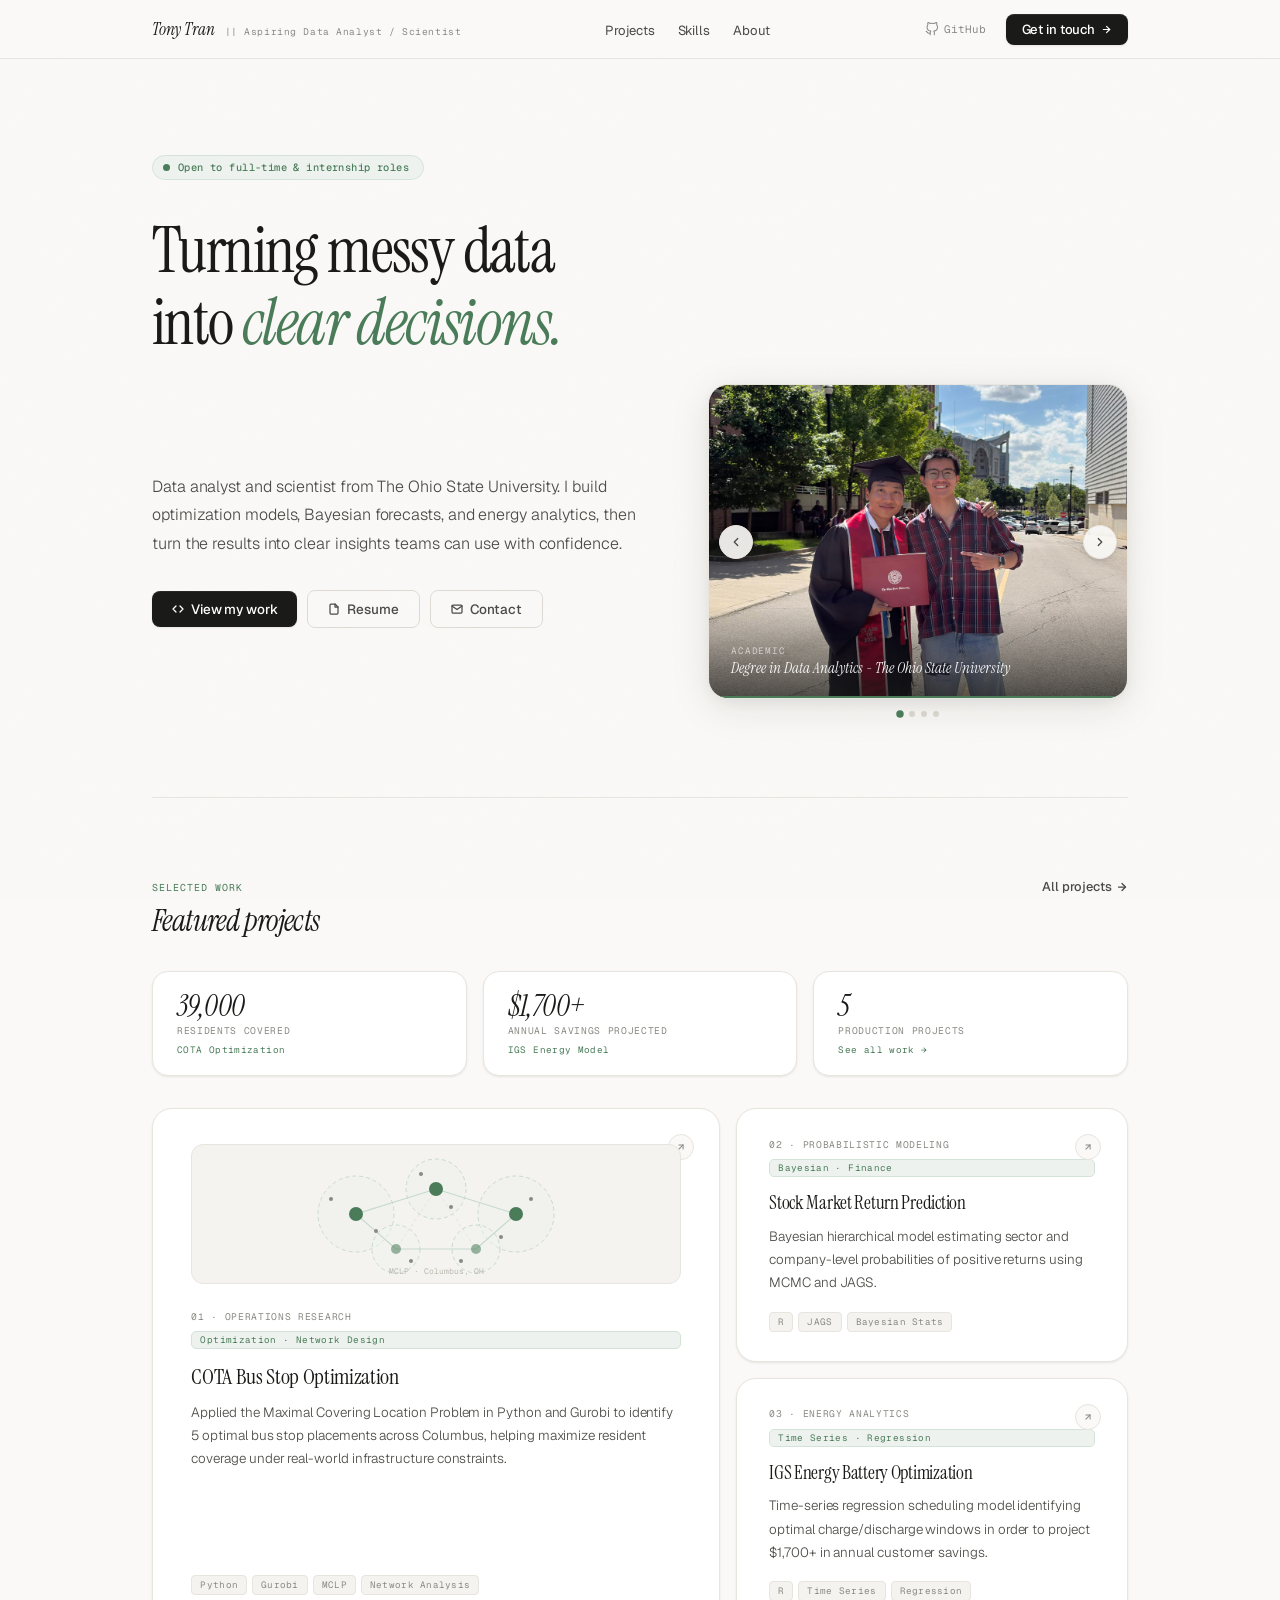
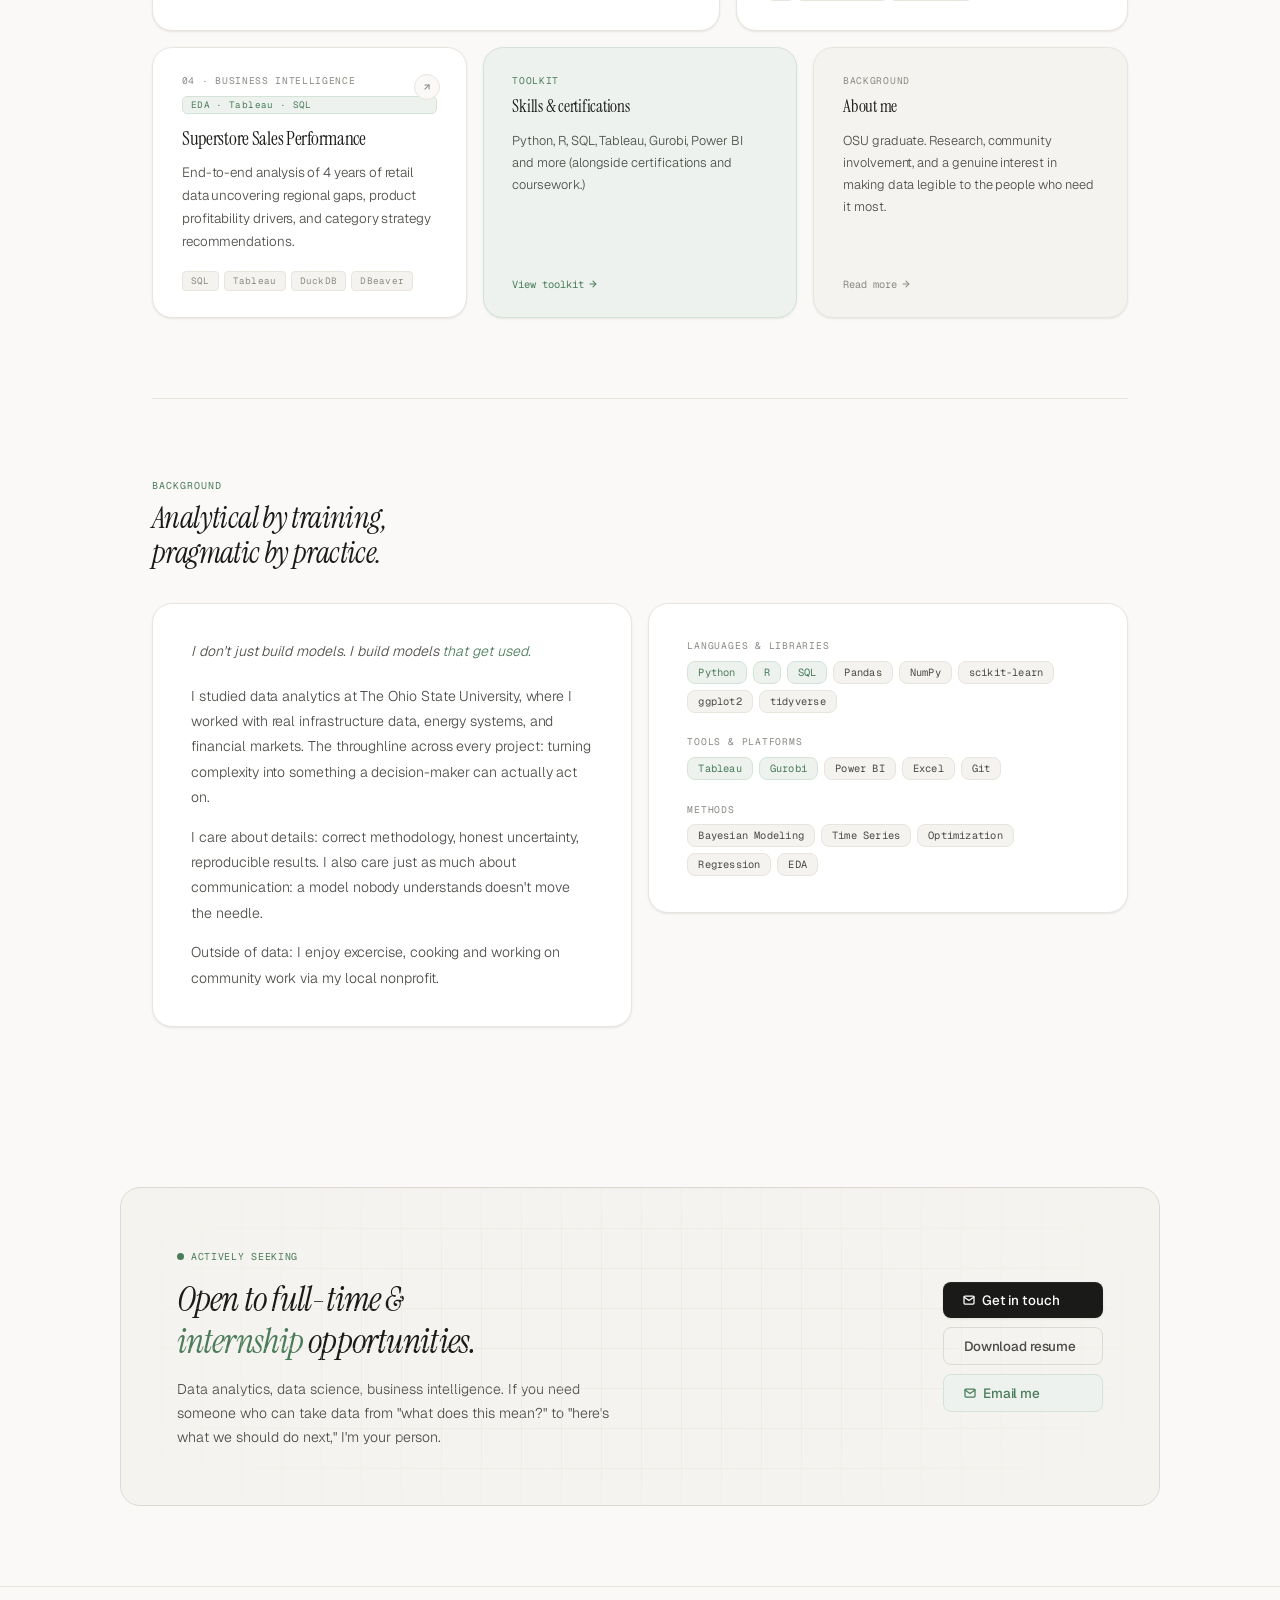
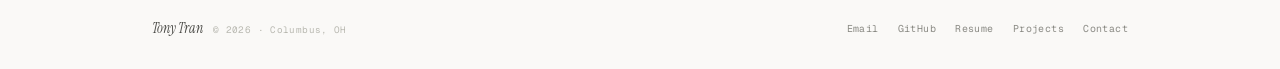
==== commit 9a759ad1: "Fixes" ====
--- a/index.html
+++ b/index.html
@@ -1198,7 +1198,7 @@
         <span class="project-stat-source">IGS Energy Model</span>
       </div>
       <div class="project-stat-card">
-        <span class="project-stat-num">4</span>
+        <span class="project-stat-num">5</span>
         <span class="project-stat-label">Production projects</span>
         <span class="project-stat-source">See all work →</span>
       </div>
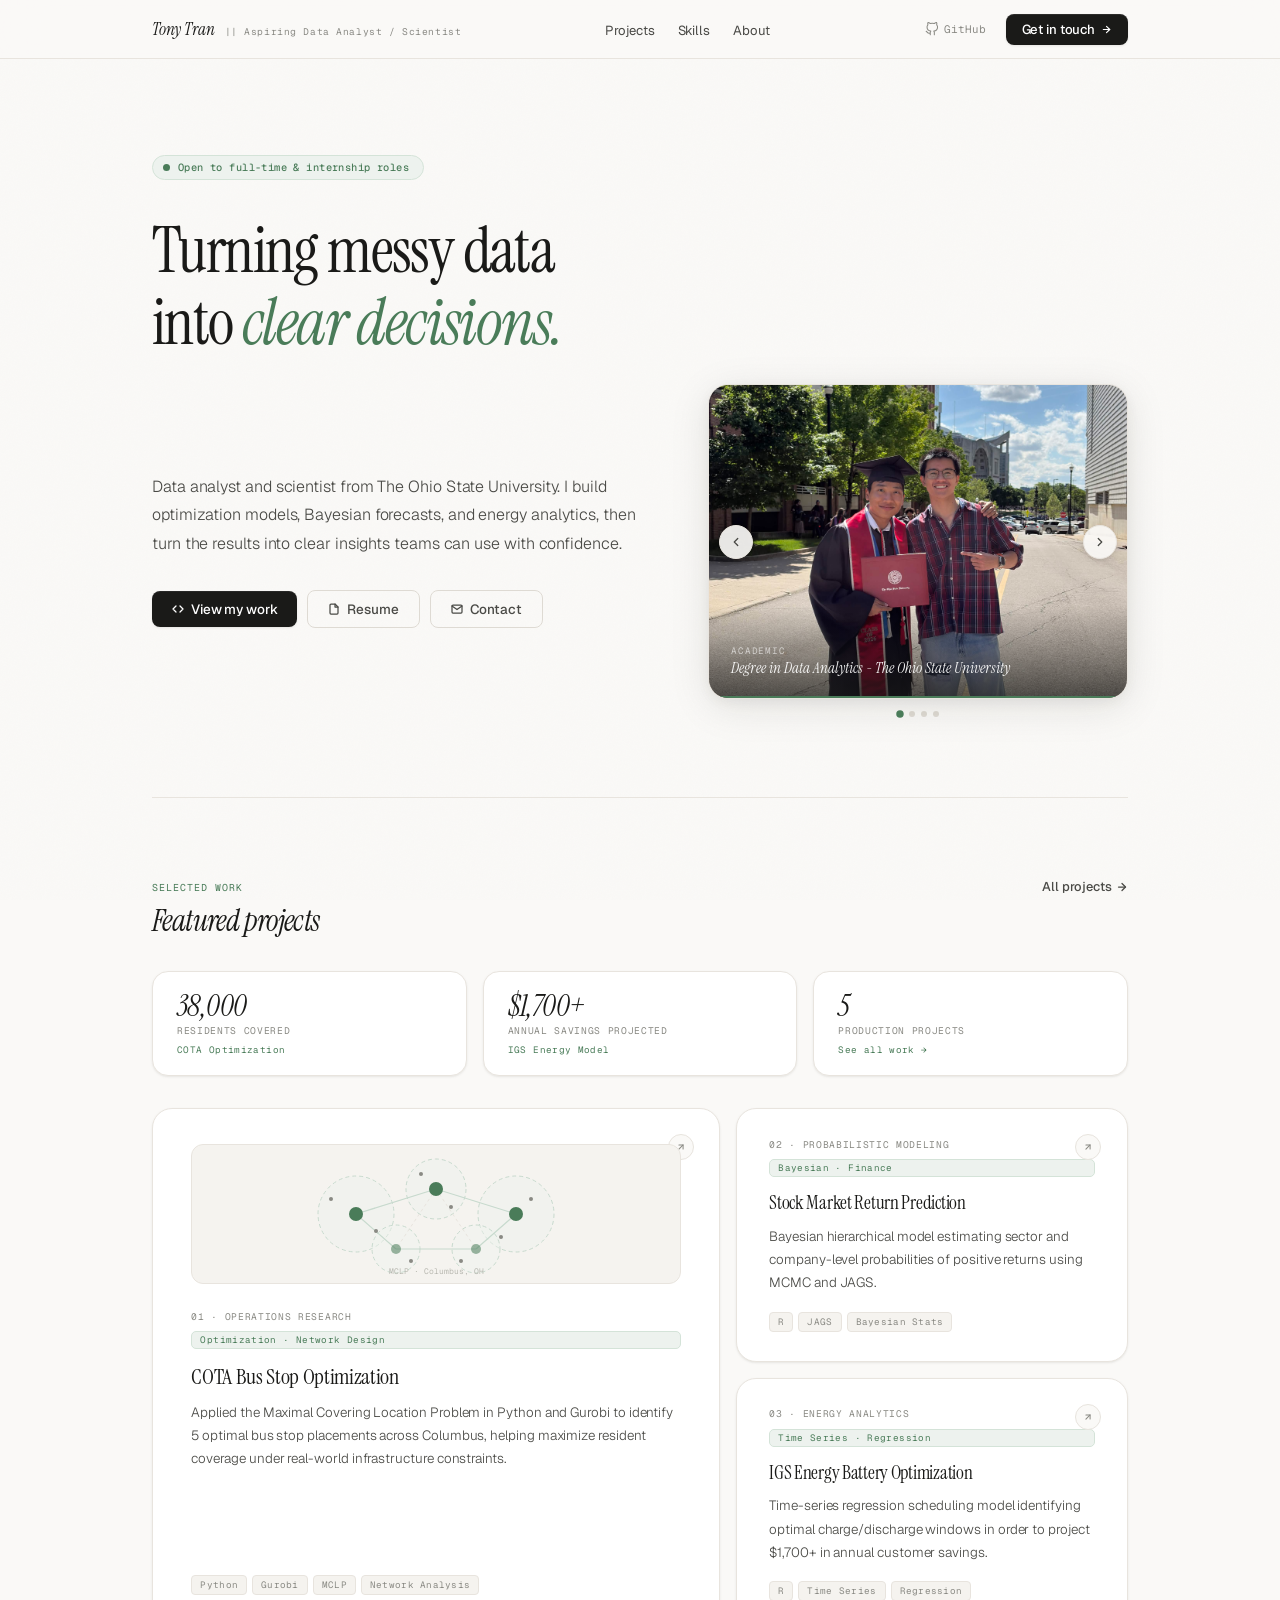
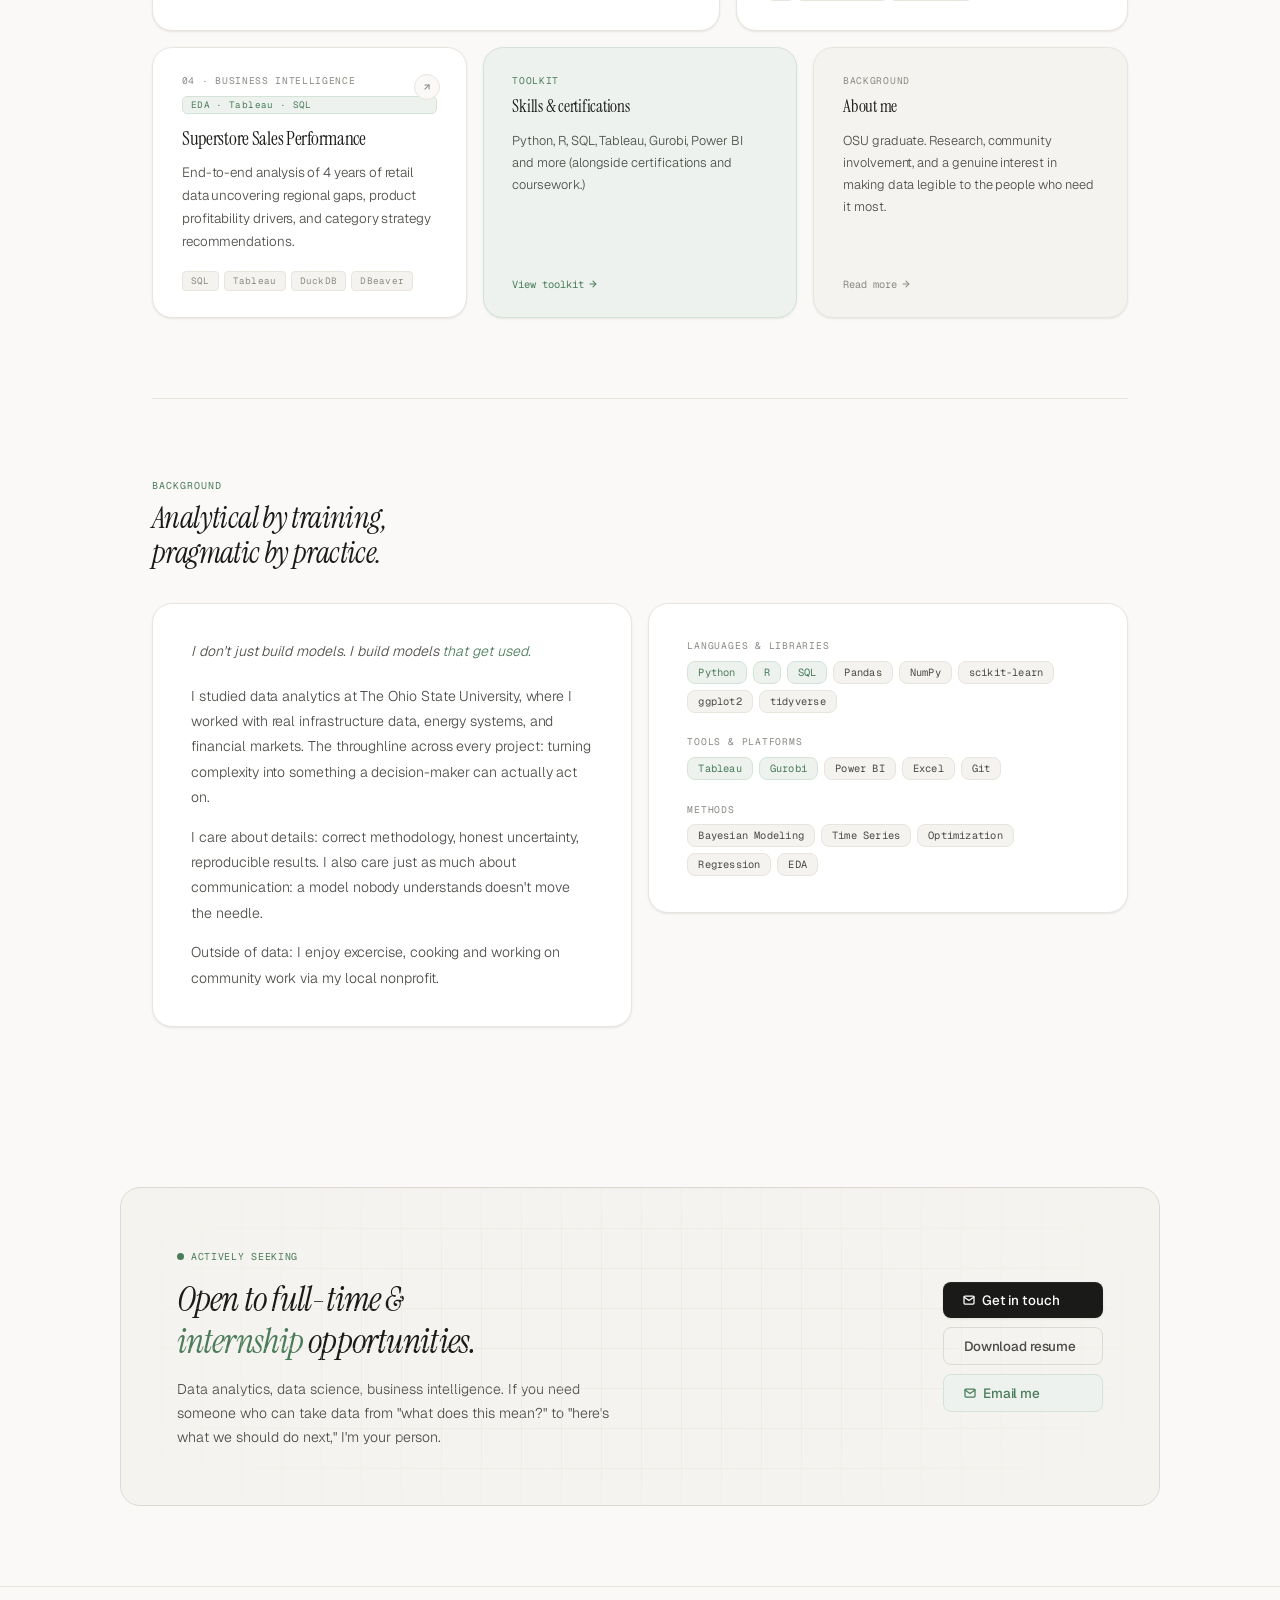
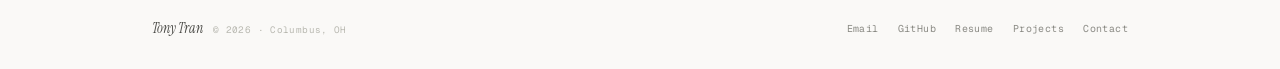
==== commit 71e9a94f: "Formatting updates" ====
--- a/index.html
+++ b/index.html
@@ -1054,7 +1054,7 @@
             <svg width="12" height="12" viewBox="0 0 24 24" fill="none" stroke="currentColor" stroke-width="2.5" stroke-linecap="round" stroke-linejoin="round" aria-hidden="true"><polyline points="16 18 22 12 16 6"/><polyline points="8 6 2 12 8 18"/></svg>
             View my work
           </a>
-          <a href="Tony Tran Resume - SP.26.pdf" class="btn btn-ghost" target="_blank" rel="noopener">
+          <a href="assets/Tony Tran Resume - SP.26.pdf" class="btn btn-ghost" target="_blank" rel="noopener">
             <svg width="12" height="12" viewBox="0 0 24 24" fill="none" stroke="currentColor" stroke-width="2.5" stroke-linecap="round" stroke-linejoin="round" aria-hidden="true"><path d="M14 2H6a2 2 0 0 0-2 2v16a2 2 0 0 0 2 2h12a2 2 0 0 0 2-2V8z"/><polyline points="14 2 14 8 20 8"/></svg>
             Resume
           </a>
@@ -1410,7 +1410,7 @@
         <svg width="12" height="12" viewBox="0 0 24 24" fill="none" stroke="currentColor" stroke-width="2.5" stroke-linecap="round" stroke-linejoin="round" aria-hidden="true"><path d="M4 4h16c1.1 0 2 .9 2 2v12c0 1.1-.9 2-2 2H4c-1.1 0-2-.9-2-2V6c0-1.1.9-2 2-2z"/><polyline points="22,6 12,13 2,6"/></svg>
         Get in touch
       </a>
-      <a href="Tony Tran Resume - SP.26.pdf" class="btn btn-ghost" target="_blank" rel="noopener">Download resume</a>
+      <a href="assets/Tony Tran Resume - SP.26.pdf" class="btn btn-ghost" target="_blank" rel="noopener">Download resume</a>
       <a href="mailto:theofficialtonytran@gmail.com" class="btn btn-sage">
         <svg width="12" height="12" viewBox="0 0 24 24" fill="none" stroke="currentColor" stroke-width="2.5" stroke-linecap="round" stroke-linejoin="round" aria-hidden="true"><path d="M4 4h16c1.1 0 2 .9 2 2v12c0 1.1-.9 2-2 2H4c-1.1 0-2-.9-2-2V6c0-1.1.9-2 2-2z"/><polyline points="22,6 12,13 2,6"/></svg>
         Email me
@@ -1430,7 +1430,7 @@
     <nav class="footer-links" aria-label="Footer navigation">
       <a href="mailto:theofficialtonytran@gmail.com">Email</a>
       <a href="https://github.com/theofficialtonytran" target="_blank" rel="noopener">GitHub</a>
-      <a href="Tony Tran Resume - SP.26.pdf" target="_blank" rel="noopener">Resume</a>
+      <a href="assets/Tony Tran Resume - SP.26.pdf" target="_blank" rel="noopener">Resume</a>
       <a href="projects.html">Projects</a>
       <a href="contactme.html">Contact</a>
     </nav>
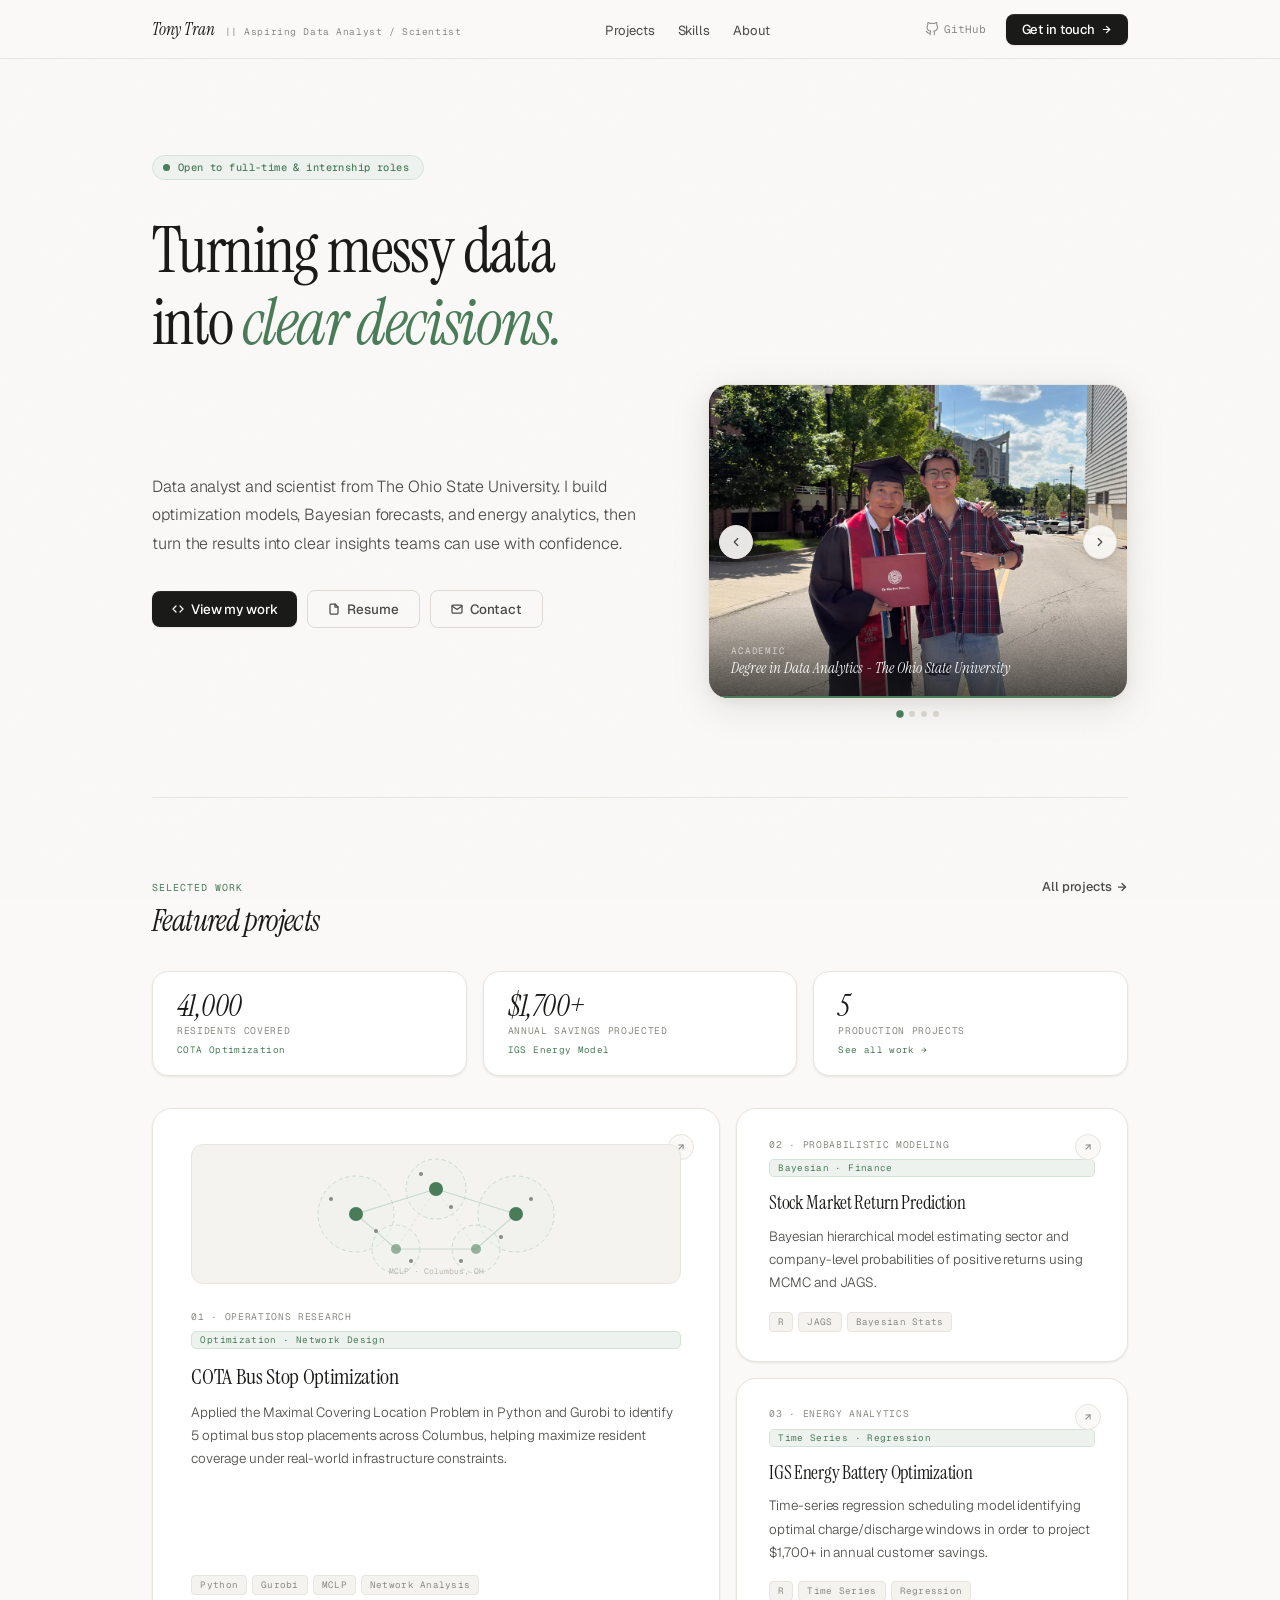
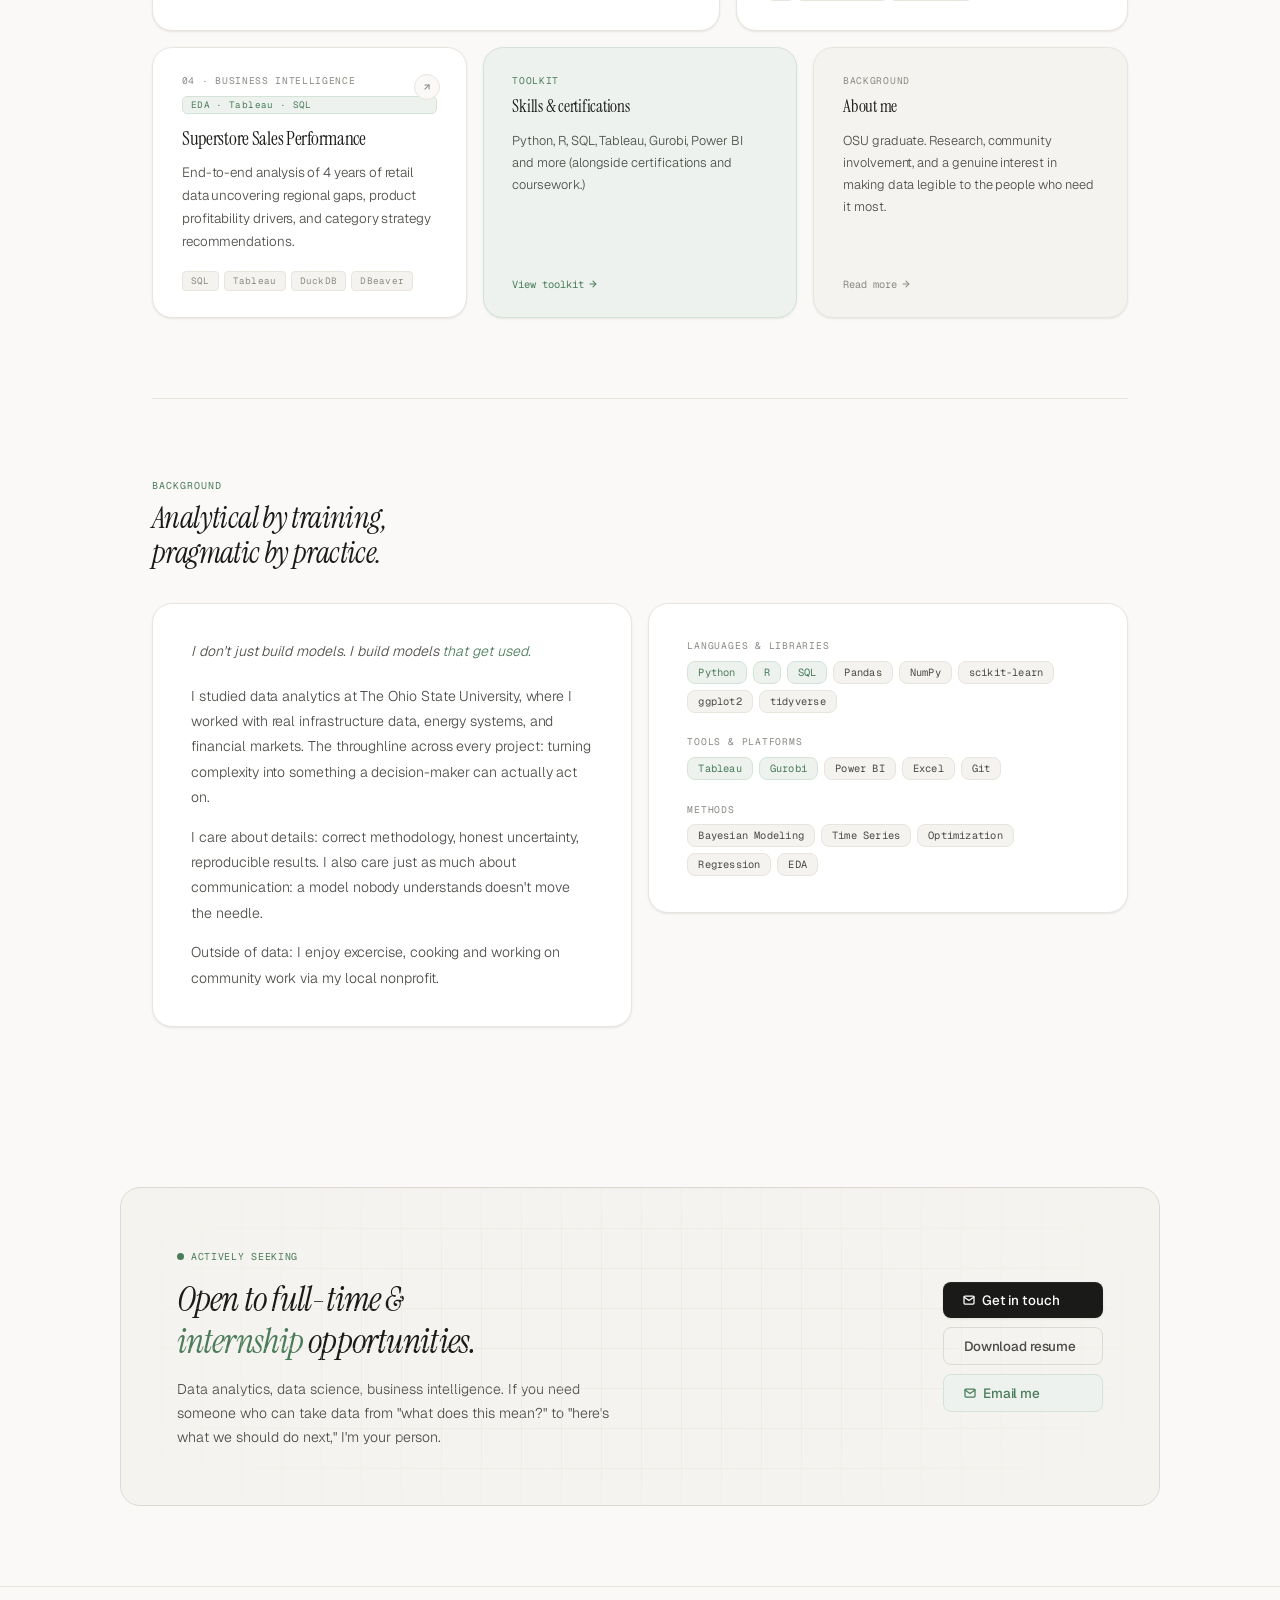
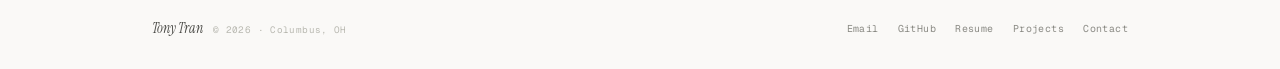
==== commit 637a48ce: "Resume updates" ====
--- a/index.html
+++ b/index.html
@@ -1054,7 +1054,7 @@
             <svg width="12" height="12" viewBox="0 0 24 24" fill="none" stroke="currentColor" stroke-width="2.5" stroke-linecap="round" stroke-linejoin="round" aria-hidden="true"><polyline points="16 18 22 12 16 6"/><polyline points="8 6 2 12 8 18"/></svg>
             View my work
           </a>
-          <a href="assets/Tony Tran Resume - SP.26.pdf" class="btn btn-ghost" target="_blank" rel="noopener">
+          <a href="assets/Tony_Tran_DataAnalyst_Resume.pdf" class="btn btn-ghost" target="_blank" rel="noopener">
             <svg width="12" height="12" viewBox="0 0 24 24" fill="none" stroke="currentColor" stroke-width="2.5" stroke-linecap="round" stroke-linejoin="round" aria-hidden="true"><path d="M14 2H6a2 2 0 0 0-2 2v16a2 2 0 0 0 2 2h12a2 2 0 0 0 2-2V8z"/><polyline points="14 2 14 8 20 8"/></svg>
             Resume
           </a>
@@ -1410,7 +1410,7 @@
         <svg width="12" height="12" viewBox="0 0 24 24" fill="none" stroke="currentColor" stroke-width="2.5" stroke-linecap="round" stroke-linejoin="round" aria-hidden="true"><path d="M4 4h16c1.1 0 2 .9 2 2v12c0 1.1-.9 2-2 2H4c-1.1 0-2-.9-2-2V6c0-1.1.9-2 2-2z"/><polyline points="22,6 12,13 2,6"/></svg>
         Get in touch
       </a>
-      <a href="assets/Tony Tran Resume - SP.26.pdf" class="btn btn-ghost" target="_blank" rel="noopener">Download resume</a>
+      <a href="assets/Tony_Tran_DataAnalyst_Resume.pdf" class="btn btn-ghost" target="_blank" rel="noopener">Download resume</a>
       <a href="mailto:theofficialtonytran@gmail.com" class="btn btn-sage">
         <svg width="12" height="12" viewBox="0 0 24 24" fill="none" stroke="currentColor" stroke-width="2.5" stroke-linecap="round" stroke-linejoin="round" aria-hidden="true"><path d="M4 4h16c1.1 0 2 .9 2 2v12c0 1.1-.9 2-2 2H4c-1.1 0-2-.9-2-2V6c0-1.1.9-2 2-2z"/><polyline points="22,6 12,13 2,6"/></svg>
         Email me
@@ -1430,7 +1430,7 @@
     <nav class="footer-links" aria-label="Footer navigation">
       <a href="mailto:theofficialtonytran@gmail.com">Email</a>
       <a href="https://github.com/theofficialtonytran" target="_blank" rel="noopener">GitHub</a>
-      <a href="assets/Tony Tran Resume - SP.26.pdf" target="_blank" rel="noopener">Resume</a>
+      <a href="assets/Tony_Tran_DataAnalyst_Resume.pdf" target="_blank" rel="noopener">Resume</a>
       <a href="projects.html">Projects</a>
       <a href="contactme.html">Contact</a>
     </nav>
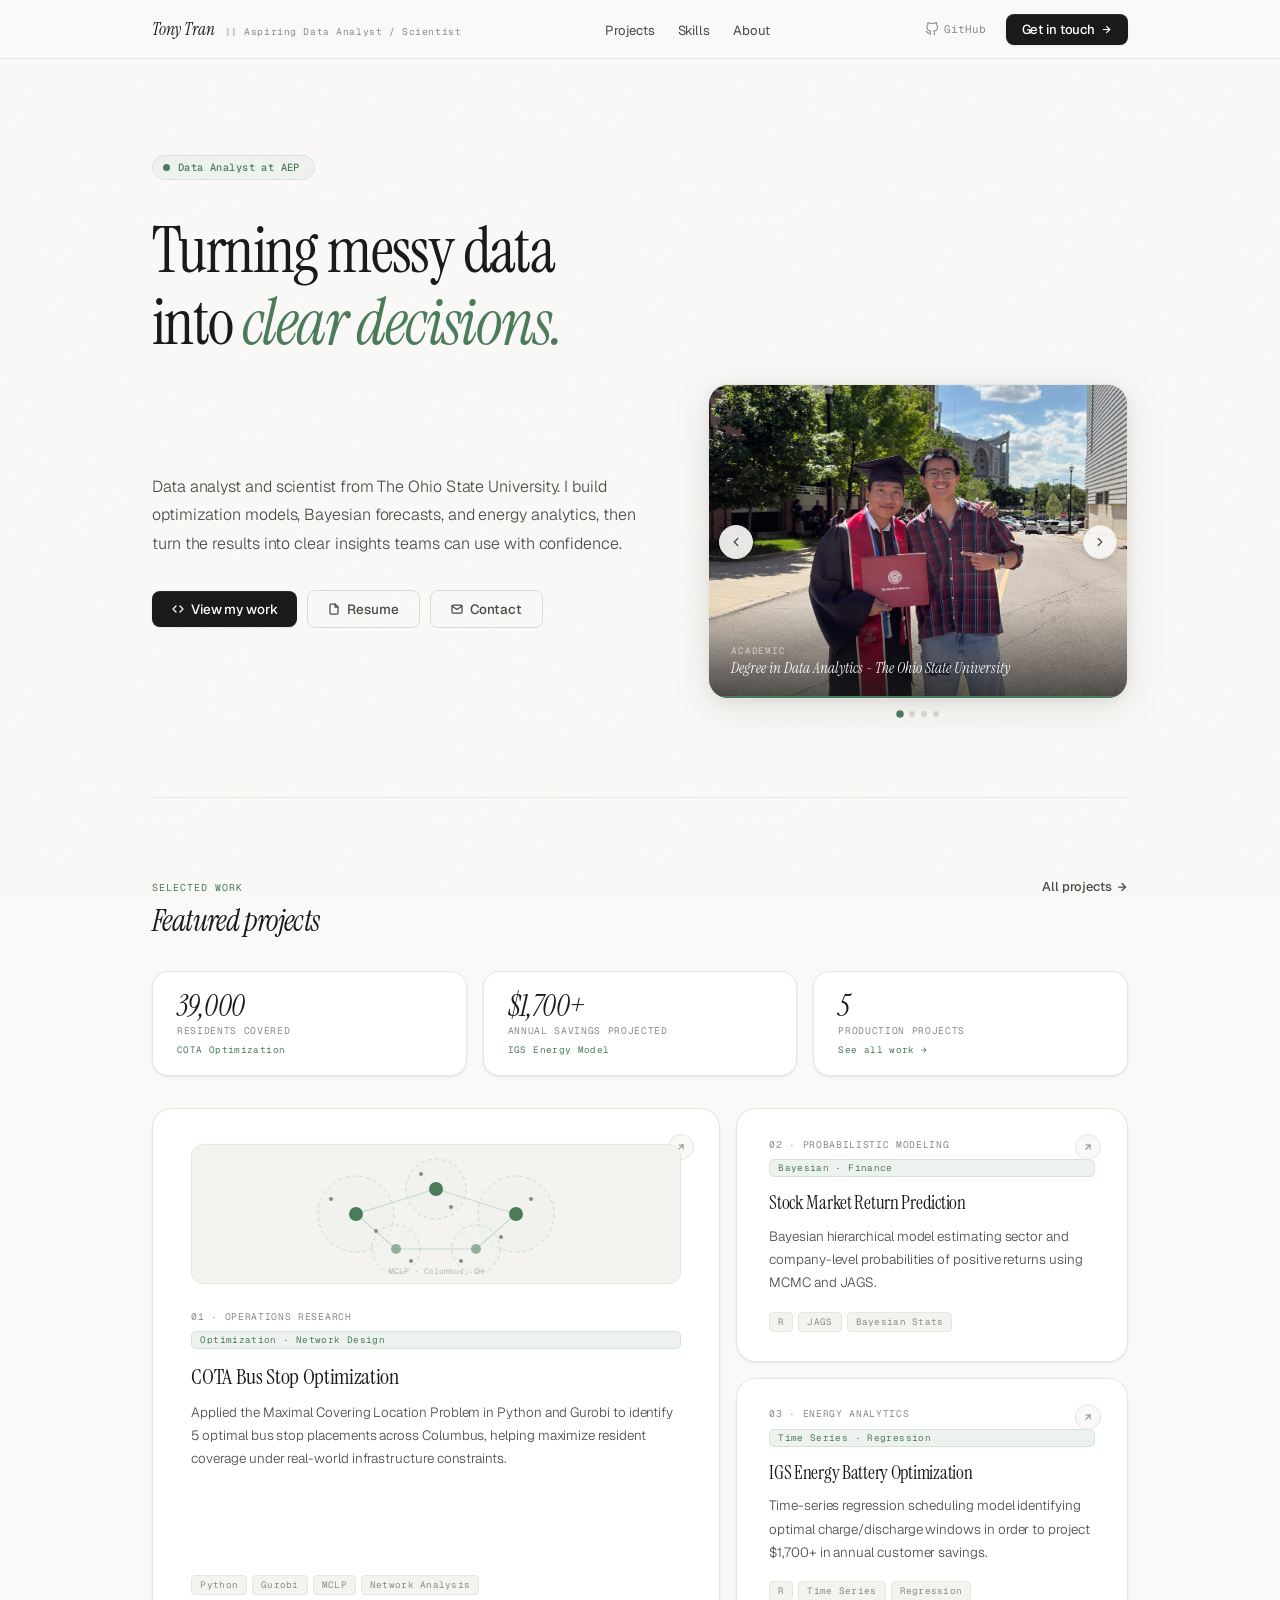
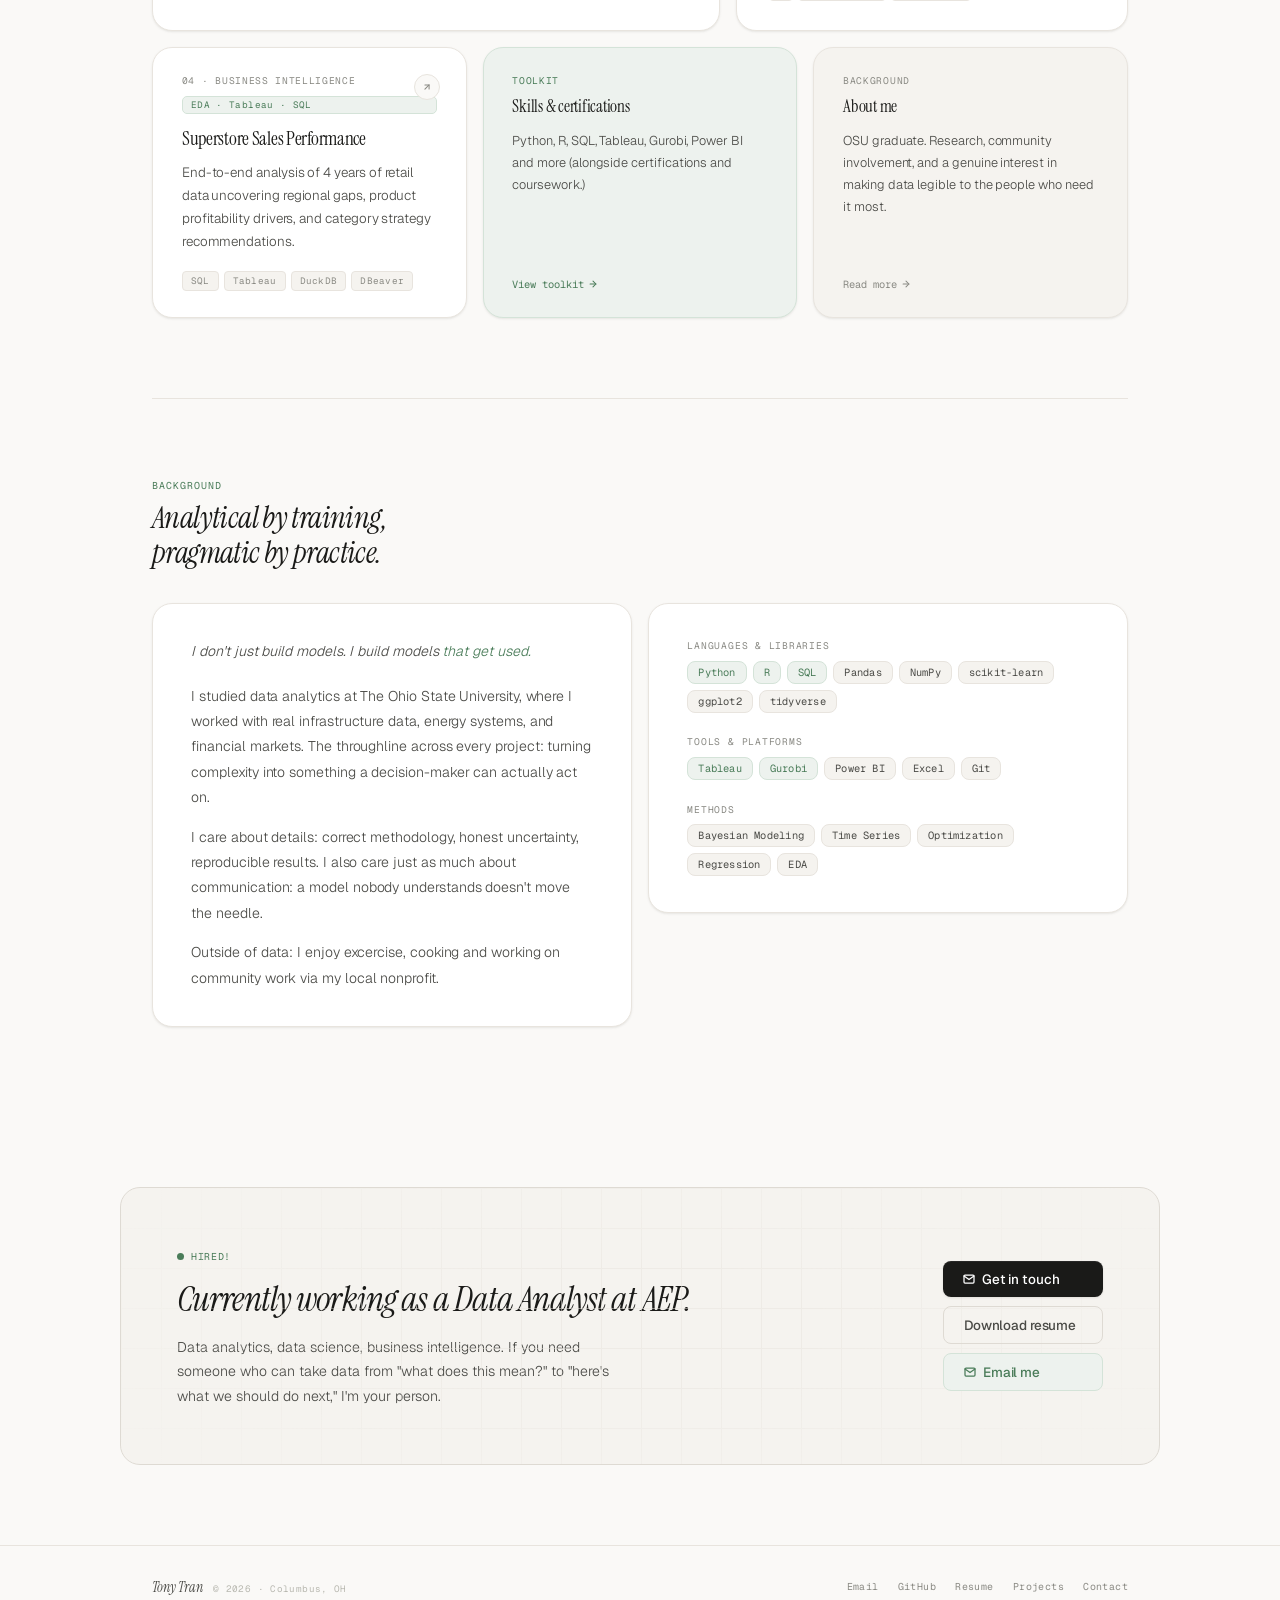
==== commit 7f7a214a: "Employemnt and updates" ====
--- a/index.html
+++ b/index.html
@@ -1034,7 +1034,7 @@
 
     <div class="hero-status" aria-label="Currently available for opportunities">
       <span class="hero-status-dot" aria-hidden="true"></span>
-      <span class="hero-status-text">Open to full-time &amp; internship roles</span>
+      <span class="hero-status-text">Data Analyst at AEP </span>
     </div>
 
     <h1 class="hero-heading">
@@ -1396,10 +1396,10 @@
     <div>
       <div class="cta-status">
         <span class="cta-dot" aria-hidden="true"></span>
-        Actively seeking
+        Hired!
       </div>
       <h2 class="cta-heading">
-        Open to full-time &amp;<br><em>internship</em> opportunities.
+        Currently working as a Data Analyst at AEP.
       </h2>
       <p class="cta-sub">
         Data analytics, data science, business intelligence. If you need someone who can take data from "what does this mean?" to "here's what we should do next," I'm your person.
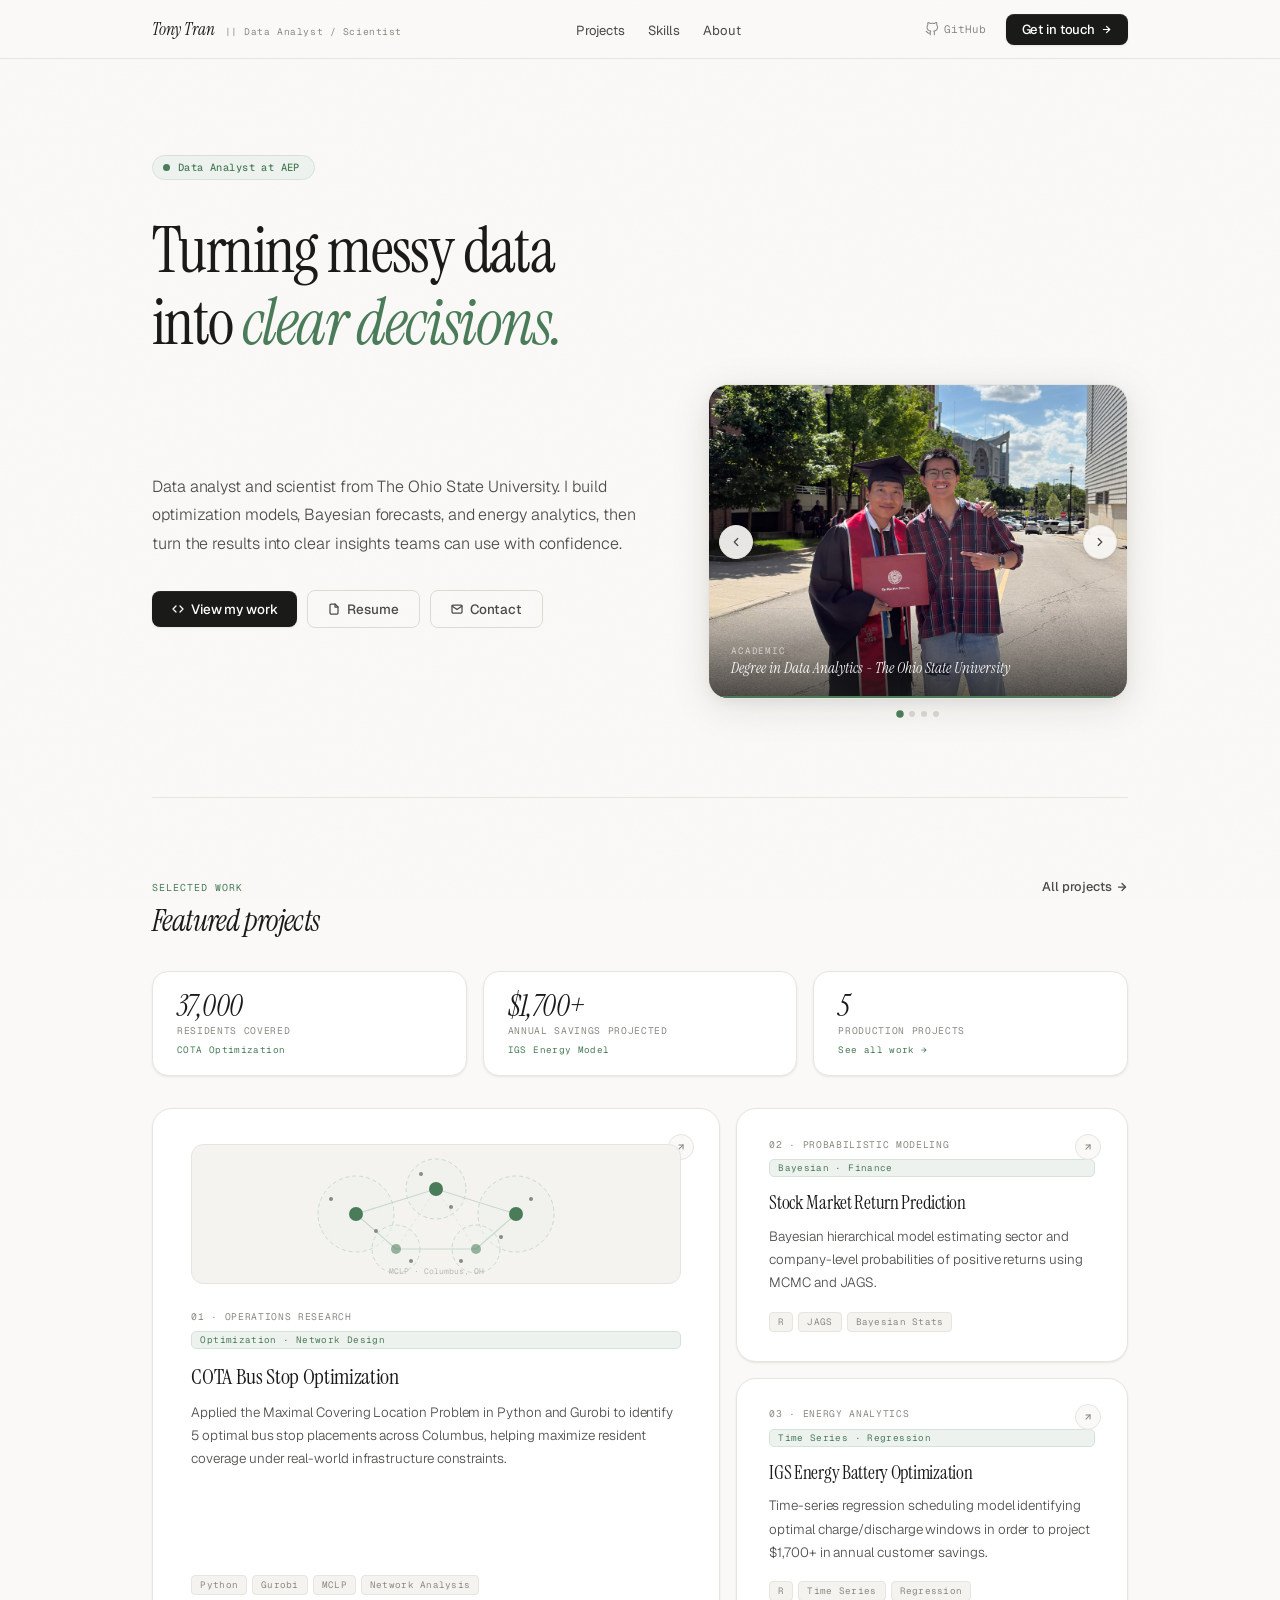
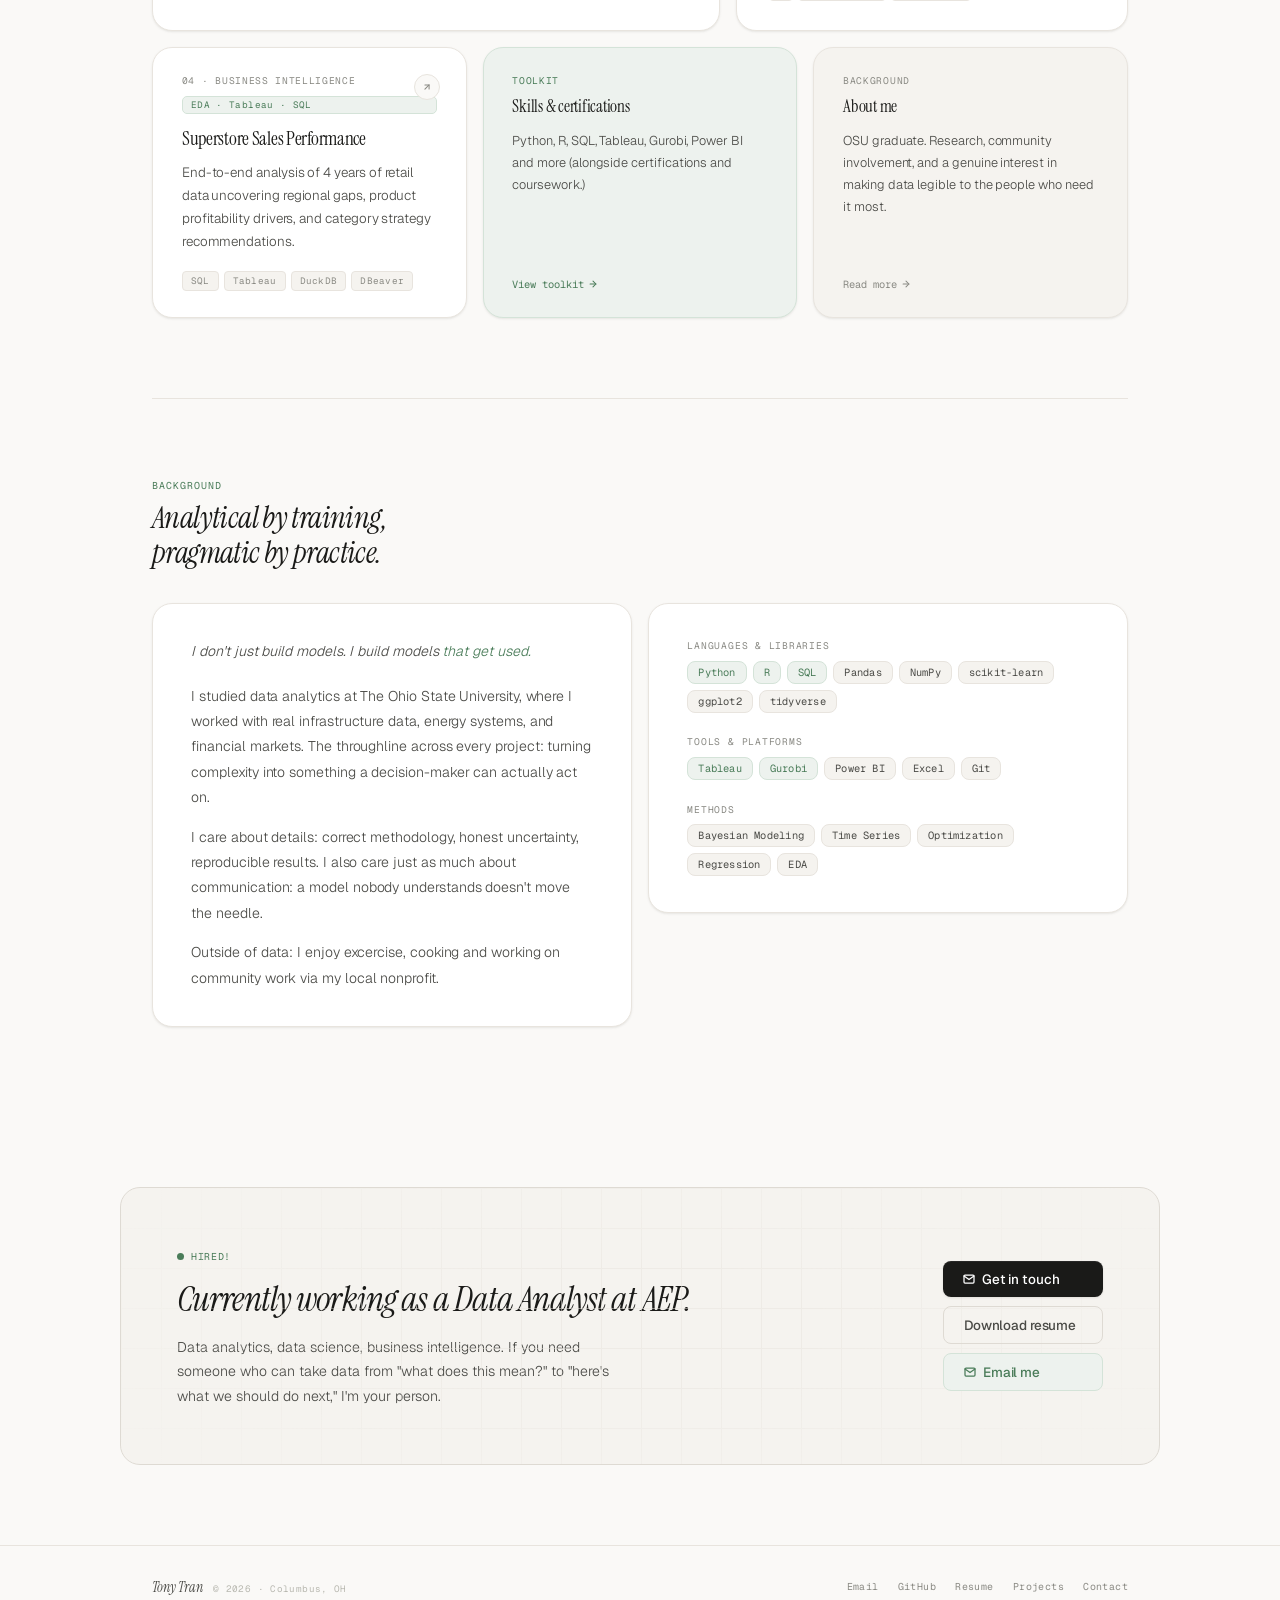
==== commit 81ff0fa9: "Title change" ====
--- a/index.html
+++ b/index.html
@@ -1007,7 +1007,7 @@
   <div class="wrap nav-inner">
     <a href="index.html" class="nav-brand" aria-label="Tony Tran home">
       <span class="nav-brand-name">Tony Tran</span>
-      <span class="nav-brand-role">|| Aspiring Data Analyst / Scientist</span>
+      <span class="nav-brand-role">|| Data Analyst / Scientist</span>
     </a>
     <ul class="nav-links" role="list">
       <li><a href="projects.html">Projects</a></li>
